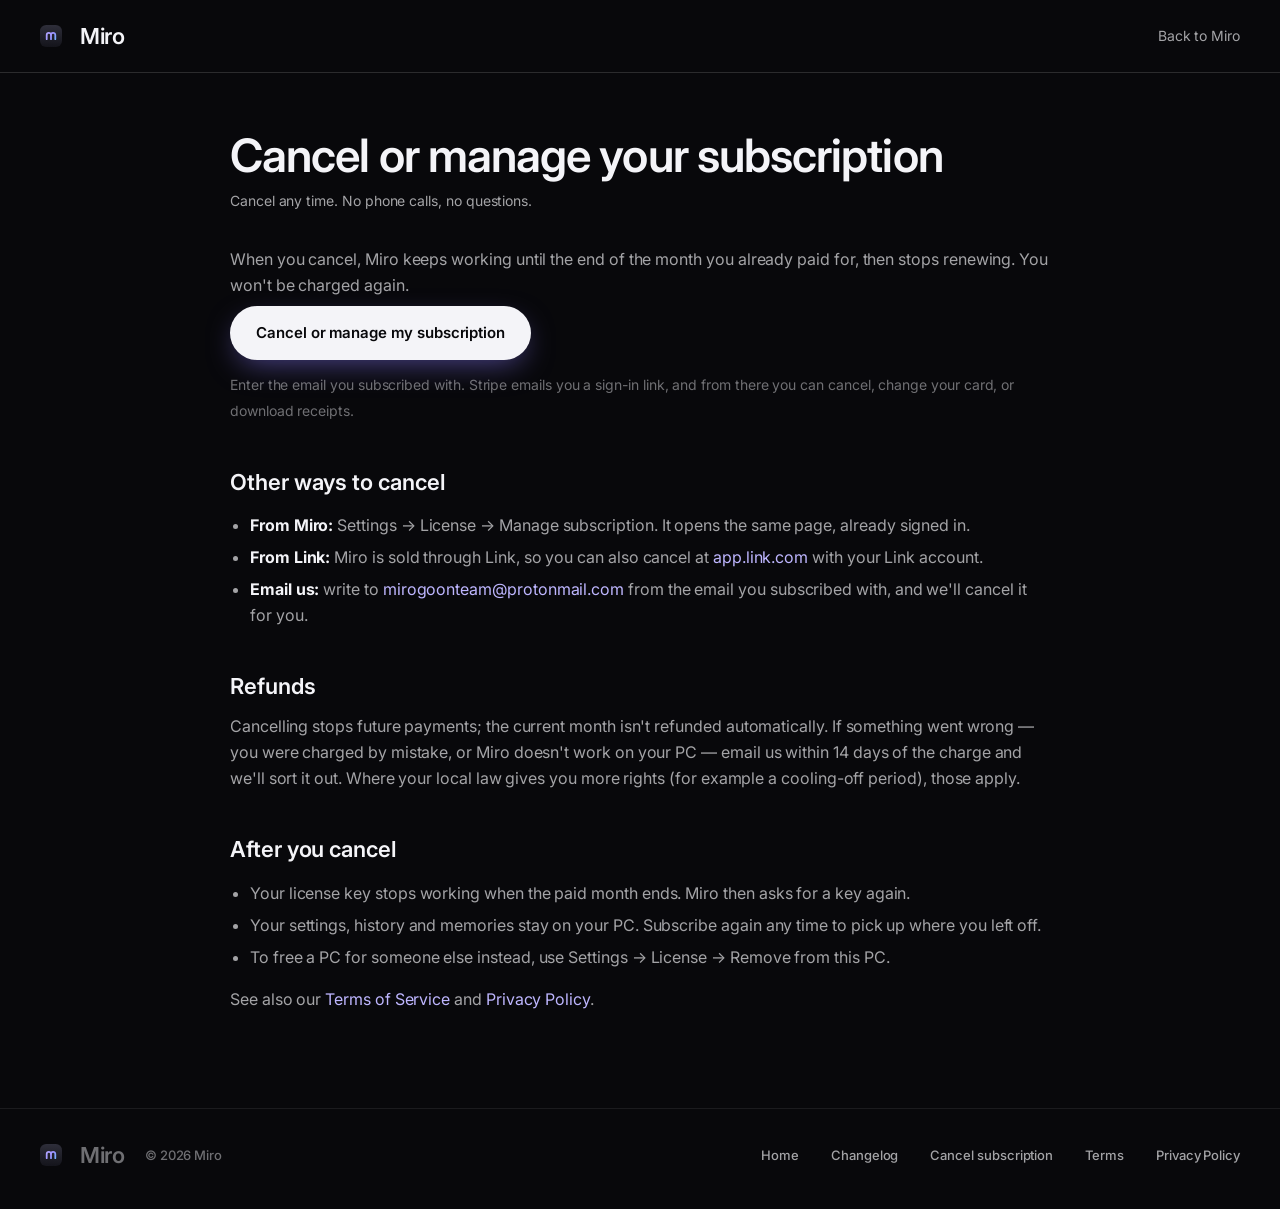
==== cancel.html @ 2ffd9c53 "Website Co-Authored-By: Claude Opus 5.5 <noreply@anthropic.com>" ====
<!doctype html> <html lang="en"> <head> <meta charset="utf-8" /> <meta name="viewport" content="width=device-width, initial-scale=1" /> <title>Cancel or manage your subscription — Miro</title> <meta name="description" content="Cancel your Miro subscription any time, in a couple of clicks. You keep Miro until the end of the month you paid for." /> <meta name="theme-color" content="#08080b" /> <link rel="icon" href="favicon.svg" type="image/svg+xml" /> <link rel="preconnect" href="https://fonts.googleapis.com" /> <link rel="preconnect" href="https://fonts.gstatic.com" crossorigin /> <link href="https://fonts.googleapis.com/css2?family=Inter:wght@400;500;600&family=JetBrains+Mono:wght@500&display=swap" rel="stylesheet" /> <link rel="stylesheet" href="styles.css" /> </head> <body class="legal-page"> <header class="legal-top"> <div class="wrap"> <a class="logo" href="./"><img src="favicon.svg" alt="" width="22" height="22" />Miro</a> <a class="legal-back" href="./">Back to Miro</a> </div> </header> <main class="legal wrap"> <h1>Cancel or manage your subscription</h1> <p class="legal-date">Cancel any time. No phone calls, no questions.</p> <p> When you cancel, Miro keeps working until the end of the month you already paid for, then stops renewing. You won't be charged again. </p> <a class="btn btn-primary cancel-cta" href="https://billing.stripe.com/p/login/7sYaEXa2XfRM6xP7LoaIM00" rel="noopener">Cancel or manage my subscription</a> <p class="dim-note"> Enter the email you subscribed with. Stripe emails you a sign-in link, and from there you can cancel, change your card, or download receipts. </p> <h2>Other ways to cancel</h2> <ul> <li><b>From Miro:</b> Settings → License → Manage subscription. It opens the same page, already signed in.</li> <li><b>From Link:</b> Miro is sold through Link, so you can also cancel at <a href="https://app.link.com" rel="noopener">app.link.com</a> with your Link account.</li> <li><b>Email us:</b> write to <a href="mailto:mirogoonteam@protonmail.com">mirogoonteam@protonmail.com</a> from the email you subscribed with, and we'll cancel it for you.</li> </ul> <h2>Refunds</h2> <p> Cancelling stops future payments; the current month isn't refunded automatically. If something went wrong — you were charged by mistake, or Miro doesn't work on your PC — email us within 14 days of the charge and we'll sort it out. Where your local law gives you more rights (for example a cooling-off period), those apply. </p> <h2>After you cancel</h2> <ul> <li>Your license key stops working when the paid month ends. Miro then asks for a key again.</li> <li>Your settings, history and memories stay on your PC. Subscribe again any time to pick up where you left off.</li> <li>To free a PC for someone else instead, use Settings → License → Remove from this PC.</li> </ul> <p>See also our <a href="terms.html">Terms of Service</a> and <a href="privacy.html">Privacy Policy</a>.</p> </main> <footer class="footer"> <div class="wrap"> <div class="footer-brand"> <a class="logo" href="./"><img src="favicon.svg" alt="" width="22" height="22" />Miro</a> <span>© 2026 Miro</span> </div> <nav class="footer-links" aria-label="Footer"> <a href="./">Home</a><a href="changelog.html">Changelog</a><a href="cancel.html">Cancel subscription</a><a href="terms.html">Terms</a><a href="privacy.html">Privacy Policy</a> </nav> </div> </footer> </body> </html>
---- styles.css ----
:root{--bg: #08080b;--bg-raised: #0d0d11;--card: #121217;--glass: rgb(255 255 255 / .045);--glass-strong: rgb(255 255 255 / .08);--line: rgb(255 255 255 / .08);--line-strong: rgb(255 255 255 / .14);--fg: #f4f4f8;--fg-2: rgb(244 244 248 / .66);--fg-3: rgb(244 244 248 / .44);--violet: #8b7cff;--violet-soft: #beb6ff;--azure: #5c9eff;--ok: #5ed492;--warn: #f5b95a;--bad: #ff7a7a;--r-card: 28px;--r-panel: 24px;--r-control: 12px;--r-chip: 8px;--ease: cubic-bezier(.22, 1, .36, 1);--sans: "Inter", "Segoe UI Variable Text", "Segoe UI", system-ui, sans-serif;--mono: "JetBrains Mono", "Cascadia Code", Consolas, ui-monospace, monospace}*,*:before,*:after{box-sizing:border-box}html{scroll-behavior:smooth;scroll-padding-top:96px;-webkit-text-size-adjust:100%;overflow-x:clip}body{margin:0;background:var(--bg);color:var(--fg);font:400 16px/26px var(--sans);letter-spacing:-.004em;-webkit-font-smoothing:antialiased;overflow-x:hidden}h1,h2,h3,p{margin:0}a{color:inherit;text-decoration:none}:focus-visible{outline:2px solid var(--violet-soft);outline-offset:3px;border-radius:6px}.sprite{position:absolute;width:0;height:0}.i{width:1em;height:1em;flex:none;fill:none;stroke:currentColor;stroke-width:1.8;stroke-linecap:round;stroke-linejoin:round}.glyph{width:1em;height:1em;flex:none;filter:drop-shadow(0 0 5px rgb(139 124 255 / .45))}.wrap{width:min(1200px,100% - 48px);margin-inline:auto}.display-xl{font:600 clamp(42px,6.3vw,80px) / 1.075 var(--sans);letter-spacing:-.032em}.display-l{font:600 clamp(32px,4.2vw,52px) / 1.115 var(--sans);letter-spacing:-.026em}.heading-l{font:600 clamp(24px,2.4vw,30px) / 1.2 var(--sans);letter-spacing:-.02em}.heading-s{font:600 17px/24px var(--sans);letter-spacing:-.008em}.body-l{font:400 clamp(17px,1.5vw,20px) / 1.55 var(--sans);letter-spacing:-.008em;color:var(--fg-2)}.body-m{color:var(--fg-2)}.body-s{font-size:14px;line-height:22px;color:var(--fg-2)}.label-s{font:500 13px/18px var(--sans)}.eyebrow{font:600 12px/16px var(--sans);letter-spacing:.09em;text-transform:uppercase;color:var(--violet-soft)}.grad{background:linear-gradient(90deg,#c9c2ff,var(--violet) 50%,var(--azure));-webkit-background-clip:text;background-clip:text;color:transparent}.mono{font:500 12.5px/18px var(--mono)}.logo{display:inline-flex;align-items:center;gap:10px;font:600 22px/28px var(--sans);letter-spacing:-.014em}.logo .glyph{font-size:28px}.btn{display:inline-flex;align-items:center;justify-content:center;gap:10px;height:54px;padding:0 26px;border-radius:999px;font:600 15px/20px var(--sans);letter-spacing:-.004em;white-space:nowrap;transition:transform .25s var(--ease),background .2s,box-shadow .25s var(--ease)}.btn .i{font-size:18px}.btn:active{transform:scale(.97)}.btn-primary{background:var(--fg);color:var(--bg);box-shadow:0 10px 30px -8px #8b7cff8c}.btn-primary:hover{background:#fff;transform:translateY(-2px);box-shadow:0 16px 40px -8px #8b7cffbf}.btn-secondary{background:var(--glass-strong);box-shadow:inset 0 0 0 1px var(--line-strong)}.btn-secondary:hover{background:#ffffff1f}.btn-secondary:hover .i{transform:translate(3px)}.btn-secondary .i{transition:transform .25s var(--ease)}.btn-m{height:40px;padding:0 18px;font-size:13px}.kbd{display:inline-grid;place-items:center;min-width:30px;height:30px;padding:0 9px;border-radius:var(--r-chip);background:var(--glass-strong);box-shadow:inset 0 0 0 1px var(--line-strong),inset 0 -2px #00000073;font:500 13px/1 var(--sans);color:var(--fg)}.keys{display:flex;gap:6px}.badge{display:inline-flex;align-items:center;gap:8px;padding:7px 14px 7px 12px;border-radius:999px;background:var(--glass);box-shadow:inset 0 0 0 1px var(--line-strong);font:500 13px/18px var(--sans);color:var(--fg-2)}.badge:before{content:"";width:6px;height:6px;border-radius:50%;background:var(--violet);box-shadow:0 0 8px var(--violet)}.tile{display:grid;place-items:center;width:44px;height:44px;border-radius:var(--r-control);background:linear-gradient(135deg,#8b7cff57,#5c9eff24);box-shadow:inset 0 0 0 1px #ffffff1a;font-size:22px}.card{position:relative;overflow:hidden;border-radius:var(--r-panel);background:var(--card);box-shadow:inset 0 0 0 1px var(--line);transition:transform .4s var(--ease),box-shadow .4s var(--ease)}.card:hover{transform:translateY(-3px);box-shadow:inset 0 0 0 1px var(--line-strong),0 24px 60px -30px #8b7cff80}.card>*{position:relative}.card .glow{position:absolute;border-radius:50%;filter:blur(110px);pointer-events:none}.section{padding-bottom:clamp(84px,9vw,130px)}.section-head{display:grid;justify-items:center;gap:18px;margin-bottom:56px;text-align:center}.section-head .body-l{max-width:620px}.aurora{position:absolute;inset:0 0 auto;height:900px;overflow:hidden;pointer-events:none}.aurora i{position:absolute;border-radius:50%;filter:blur(220px)}.aurora i:nth-child(1){left:calc(50% - 490px);top:-210px;width:980px;height:560px;background:#8b7cff57}.aurora i:nth-child(2){left:calc(50% + 40px);top:140px;width:760px;height:480px;background:#5c9eff33}.aurora i:nth-child(3){left:calc(50% - 800px);top:420px;width:620px;height:420px;background:#8b7cff29}.nav{position:sticky;top:0;z-index:50;transition:background .3s,box-shadow .3s,backdrop-filter .3s}.nav.stuck{background:#08080bb8;backdrop-filter:blur(18px) saturate(1.4);box-shadow:0 1px 0 var(--line)}.nav .wrap{display:flex;align-items:center;justify-content:space-between;height:84px}.nav-links{display:flex;align-items:center;gap:36px;font:500 15px/20px var(--sans);color:var(--fg-2)}.nav-links a:not(.btn){transition:color .2s}.nav-links a:not(.btn):hover{color:var(--fg)}.hero{position:relative;padding-top:clamp(40px,5.2vw,76px);text-align:center}.hero-intro{display:grid;justify-items:center;gap:28px}.hero-intro .body-l{max-width:680px}.hero-actions{display:grid;justify-items:center;gap:20px;margin-top:44px}.cta-row{display:flex;flex-wrap:wrap;justify-content:center;gap:14px}.fine{font:500 13px/18px var(--sans);color:var(--fg-3)}.fine span+span:before{content:"\b7";margin:0 10px}.stage{position:relative;margin-top:44px;height:calc(640px * var(--s, 1))}.stage:after{content:"";position:absolute;inset:auto -100vw -160px;height:calc(46% + 160px);background:linear-gradient(rgb(8 8 11 / 0),var(--bg) 62%);pointer-events:none}.desktop{position:absolute;left:50%;top:0;width:1200px;height:640px;transform:translate(-50%) scale(var(--s, 1));transform-origin:top center;overflow:hidden;border-radius:28px;background:linear-gradient(#181824,#0a0a0f);box-shadow:inset 0 0 0 1px #ffffff1a,0 30px 140px -30px #8b7cff66,0 40px 80px -20px #0009;text-align:left}.desktop .wall{position:absolute;border-radius:50%;filter:blur(150px)}.editor{position:absolute;left:80px;top:176px;width:1040px;height:520px;border-radius:14px;background:#0d0d13e6;box-shadow:inset 0 0 0 1px #ffffff14,0 24px 60px -12px #00000080;overflow:hidden}.editor-bar{display:flex;align-items:center;gap:8px;height:41px;padding:0 18px;border-bottom:1px solid rgb(255 255 255 / .06);color:var(--fg-3)}.editor-bar i{width:10px;height:10px;border-radius:50%;opacity:.85}.editor-bar span{margin-left:20px}.code{padding-top:14px}.code div{display:flex;align-items:center;gap:10px;height:26px;padding-left:34px}.code div:before{content:"";width:14px;height:6px;margin-right:14px;border-radius:3px;background:#ffffff1a}.code b{height:8px;border-radius:4px;opacity:.6}.code .err{background:#ff7a7a17;box-shadow:inset 3px 0 0 var(--bad)}.hint{position:absolute;display:flex;align-items:center;gap:8px;padding:7px 8px;border-radius:999px;background:#0d0d11b8;box-shadow:inset 0 0 0 1px #ffffff1a,0 12px 30px -8px #0006;color:var(--fg-2)}.hint.text{padding:10px 16px 10px 14px}.hint .i{font-size:14px;color:var(--violet-soft)}.island{position:absolute;left:340px;top:22px;width:520px;border-radius:var(--r-card);background:#0d0d11f2;backdrop-filter:blur(30px);box-shadow:inset 0 0 0 1px #ffffff1c,0 30px 80px -10px #0009,0 0 70px #8b7cff59;animation:float 7s ease-in-out infinite}@keyframes float{50%{transform:translateY(6px)}}.island-head{display:flex;align-items:center;gap:10px;height:48px;padding:0 12px 0 20px}.island-head .glyph{font-size:17px}.island-head .chip{display:inline-flex;align-items:center;gap:4px;padding:3px 6px;border-radius:6px;background:#ffffff0f;font:500 11px/14px var(--sans);color:var(--fg-3)}.island-head .tools{display:flex;margin-left:auto;color:var(--fg-3)}.island-head .tools .i{width:28px;font-size:15px}.island-body{display:grid;gap:14px;padding:4px 20px 16px;font-size:14px;line-height:22px}.bubble{justify-self:end;padding:7px 12px;border-radius:14px 14px 5px;background:#ffffff12;font-size:14px;line-height:22px;color:#f4f4f8d1}.action{border-radius:14px;background:#ffffff09;box-shadow:inset 0 0 0 1px #ffffff12}.action-row{display:flex;align-items:center;gap:10px;height:42px;padding:0 10px;font:500 13px/18px var(--sans)}.action-row .ico{display:grid;place-items:center;width:24px;height:24px;border-radius:7px;background:#ffffff0f;font-size:13px;color:var(--fg-2)}.action-row .ok{display:grid;place-items:center;width:20px;height:20px;margin-left:auto;border-radius:50%;background:#5ed49229;color:var(--ok);font-size:11px}.action-row .ask{margin-left:auto;font:600 10.5px/16px var(--sans);letter-spacing:.04em;color:var(--fg-3)}.action.warn{background:#f5b95a12;box-shadow:inset 0 0 0 1px #f5b95a3d}.action.warn .ico{background:#f5b95a24;color:var(--warn)}.action.violet{background:#8b7cff14;box-shadow:inset 0 0 0 1px #8b7cff4d}.action.violet .ico{background:#8b7cff2e;color:var(--violet-soft)}.action pre{margin:0 10px 10px;padding:8px 10px;border-radius:9px;background:#0000004d;color:#f4f4f8d9}.action-btns{display:flex;align-items:center;gap:8px;padding:0 10px 10px;font:500 13px/18px var(--sans)}.action-btns .note{display:flex;align-items:center;gap:6px;margin-right:auto;color:#f5b95ae6}.action-btns .ask{margin-right:auto;font:600 10.5px/16px var(--sans);letter-spacing:.04em;color:var(--fg-3)}.mini-btn{display:inline-flex;align-items:center;gap:4px;height:28px;padding:0 10px;border-radius:8px;background:#ffffff0f;color:var(--fg-2)}.mini-btn .i{font-size:12px}.mini-btn.run{padding:0 12px;background:var(--fg);color:var(--bg);font-weight:600}.composer{display:flex;align-items:center;height:48px;margin:0 8px 8px;padding:0 6px 0 16px;border-radius:20px;background:#ffffff0b;box-shadow:inset 0 0 0 1px #ffffff0f;font-size:14px;color:#f4f4f84d}.composer .tools{display:flex;margin-left:auto;color:var(--fg-3)}.composer .tools .i{width:30px;font-size:16px}.states{position:relative;padding:8px 0 clamp(84px,9vw,120px);text-align:center}.states .eyebrow{color:var(--fg-3)}.pills{display:flex;flex-wrap:wrap;justify-content:center;gap:22px;margin-top:32px}.state{display:grid;justify-items:center;gap:14px;font:500 13px/18px var(--sans);color:var(--fg-3)}.pill{display:flex;align-items:center;gap:8px;height:46px;padding:0 20px 0 18px;border-radius:999px;background:#0e0e13;box-shadow:inset 0 0 0 1px #ffffff1c,0 14px 30px -10px #00000080;font:500 15px/20px var(--sans);color:var(--fg-2);transition:transform .3s var(--ease),box-shadow .3s var(--ease)}.pill:hover{transform:translateY(-3px);box-shadow:inset 0 0 0 1px #ffffff2e,0 18px 40px -12px #8b7cff8c}.pill .glyph{font-size:16px}.pill b{font-weight:600;color:var(--fg);font-variant-numeric:tabular-nums}.pill .dim{color:var(--fg-3);font-variant-numeric:tabular-nums}.pill .mic{display:grid;place-items:center;width:28px;height:28px;margin-left:-9px;border-radius:50%;background:#8b7cff40;color:var(--violet-soft);font-size:14px}.pill .timer{font-size:15px;color:var(--violet-soft)}.shimmer{background:linear-gradient(90deg,#f4f4f873 30%,#fff,#f4f4f873 70%) 0 0 / 220% 100%;-webkit-background-clip:text;background-clip:text;color:transparent;animation:shimmer 2.4s linear infinite}@keyframes shimmer{to{background-position:-220% 0}}.rec{width:8px;height:8px;border-radius:50%;background:var(--bad);animation:rec 1.8s ease-out infinite}@keyframes rec{0%{box-shadow:0 0 #ff7a7a99}70%,to{box-shadow:0 0 0 7px #ff7a7a00}}.stop{display:grid;place-items:center;width:24px;height:24px;margin-right:-10px;border-radius:50%;background:#ffffff17}.stop:after{content:"";width:8px;height:8px;border-radius:2px;background:#f4f4f8cc}.wave{display:flex;align-items:center;gap:3px}.wave i{width:3px;height:calc(var(--h) * 1px);border-radius:2px;background:linear-gradient(var(--violet-soft),var(--azure));animation:wave 1.1s ease-in-out infinite alternate;animation-delay:calc(var(--n) * -.09s)}.wave.big{gap:4px}.wave.big i{width:4px}@keyframes wave{0%{transform:scaleY(.35)}}.bento{display:grid;grid-template-columns:repeat(12,1fr);gap:20px}.bento>.card{padding:36px}.f-screen{grid-column:span 7;display:flex;gap:28px;min-height:392px}.f-voice{grid-column:span 5}.f-web{grid-column:span 5;min-height:392px}.f-pc{grid-column:span 7;display:flex;gap:32px}.f-small{grid-column:span 3;padding:28px!important}.f-col{display:flex;flex-direction:column;align-items:flex-start;gap:22px;height:100%}.f-screen .f-col,.f-pc .f-col{flex:0 0 286px}.f-copy{display:grid;gap:10px}.f-col .push{margin-top:auto}.f-small .f-copy{gap:8px}.mini-screen{position:relative;flex:1;min-width:0;min-height:320px;border-radius:18px;background:#0a0a0f;box-shadow:inset 0 0 0 1px #ffffff14;overflow:hidden}.mini-screen .l{position:absolute;left:24px;max-width:calc(100% - 48px);height:8px;border-radius:4px;background:#f4f4f829}.chart{position:absolute;left:36px;top:130px;right:38px;display:flex;align-items:flex-end;gap:10px;height:120px;padding-left:8px;border-bottom:1px solid rgb(255 255 255 / .14)}.chart i{flex:0 1 22px;height:calc(var(--h) * 1px);border-radius:5px 5px 0 0;background:linear-gradient(#8b7cfff2,#5c9eff8c);transform-origin:bottom;animation:grow .9s var(--ease) both;animation-delay:calc(var(--n) * .07s + .2s);animation-play-state:paused}.in .chart i{animation-play-state:running}@keyframes grow{0%{transform:scaleY(0)}}.snip{position:absolute;left:26px;right:24px;top:114px;height:150px;border:1.5px dashed var(--violet-soft);border-radius:6px;background:#8b7cff1a}.snip:before,.snip:after{content:"";position:absolute;inset:-5px;background:linear-gradient(var(--fg),var(--fg)) 0 0 / 8px 8px no-repeat,linear-gradient(var(--fg),var(--fg)) 100% 0 / 8px 8px no-repeat,linear-gradient(var(--fg),var(--fg)) 0 100% / 8px 8px no-repeat,linear-gradient(var(--fg),var(--fg)) 100% 100% / 8px 8px no-repeat}.snip:after{display:none}.snip-tag{position:absolute;right:12px;top:96px;display:flex;align-items:center;gap:6px;padding:5px 10px;border-radius:8px;background:var(--violet);box-shadow:0 6px 18px -4px #8b7cff99;font:600 12px/18px var(--sans);color:var(--bg);white-space:nowrap}.voice-line{display:flex;align-items:center;gap:14px}.quote{padding:9px 14px;border-radius:14px;background:#ffffff12;box-shadow:inset 0 0 0 1px #ffffff14;font-size:14px;line-height:22px;color:#f4f4f8d9}.search{display:grid;gap:12px;width:100%}.query{display:flex;align-items:center;gap:10px;height:44px;padding:0 14px;border-radius:var(--r-control);background:#ffffff0d;box-shadow:inset 0 0 0 1px #ffffff17;font-size:14px}.query .i{font-size:15px;color:var(--fg-3)}.caret:after{content:"";display:inline-block;width:1.5px;height:16px;margin-left:2px;vertical-align:-3px;background:var(--violet-soft);animation:blink 1.1s steps(2) infinite}@keyframes blink{50%{opacity:0}}.sources{display:flex;flex-wrap:wrap;align-items:center;gap:8px;font:500 13px/18px var(--sans);color:var(--fg-2)}.sources span:first-child{margin-right:auto}.source{display:inline-flex;align-items:center;gap:5px;padding:4px 9px 4px 7px;border-radius:999px;background:#ffffff0f;box-shadow:inset 0 0 0 1px #ffffff14;font-size:12px}.source .i{font-size:11px;color:var(--violet-soft)}.actions{flex:1;min-width:0;display:flex;flex-direction:column;justify-content:center;gap:10px}.stealth .wrap{display:grid;grid-template-columns:minmax(0,480px) minmax(0,1fr);align-items:center;gap:64px}.stealth-copy{display:grid;gap:26px}.bullets{display:grid;gap:14px;margin:0;padding:0;list-style:none;color:var(--fg)}.bullets li{display:flex;align-items:center;gap:12px}.bullets .i{width:22px;height:22px;padding:5px;border-radius:50%;background:#8b7cff33;color:var(--violet-soft);stroke-width:2.4}.compare{display:grid;grid-template-columns:1fr 1fr;gap:20px;padding:28px}.compare h3{display:flex;align-items:center;gap:8px;height:24px;margin-bottom:14px;font:500 15px/20px var(--sans)}.sharing{display:inline-flex;align-items:center;gap:6px;padding:3px 9px 3px 7px;border-radius:999px;background:#ff7a7a1f;box-shadow:inset 0 0 0 1px #ff7a7a40;font-size:11.5px;color:var(--bad)}.sharing:before{content:"";width:6px;height:6px;border-radius:50%;background:var(--bad)}.screen{position:relative;height:240px;border-radius:14px;background:#0a0a0f;box-shadow:inset 0 0 0 1px #ffffff17;overflow:hidden}.screen:before{content:"";position:absolute;inset:0 0 auto;height:28px;border-bottom:1px solid rgb(255 255 255 / .06);background:radial-gradient(circle 3px at 15px 14px,rgb(255 255 255 / .18) 98%,transparent),radial-gradient(circle 3px at 26px 14px,rgb(255 255 255 / .18) 98%,transparent),radial-gradient(circle 3px at 37px 14px,rgb(255 255 255 / .18) 98%,transparent)}.screen .l{position:absolute;left:18px;height:6px;border-radius:3px;background:#f4f4f821}.screen .blk{position:absolute;inset:166px 18px auto;height:52px;border-radius:8px;background:#ffffff0a}.mini-island{position:absolute;left:50%;top:8px;display:grid;gap:7px;width:190px;margin-left:-95px;padding:9px 12px 11px;border-radius:14px;background:#0e0e13f7;box-shadow:inset 0 0 0 1px #ffffff24,0 0 26px #8b7cff80,0 10px 20px -6px #0009;font:600 10px/12px var(--sans);animation:float 5s ease-in-out infinite}.mini-island span{display:flex;align-items:center;gap:5px}.mini-island .glyph{font-size:10px}.mini-island i{height:5px;border-radius:3px;background:#f4f4f83d}.grid-3{display:grid;grid-template-columns:repeat(3,1fr);gap:20px}.shortcut{display:grid;gap:18px;padding:24px}.shortcut .f-copy{gap:4px}.privacy .card{display:grid;align-content:start;gap:22px;padding:28px}.privacy .f-copy{gap:8px}.plan{display:grid;grid-template-columns:minmax(0,420px) minmax(0,1fr);gap:56px;padding:48px;border-radius:var(--r-card);box-shadow:inset 0 0 0 1px #8b7cff59,0 30px 90px -40px #8b7cff99}.plan:hover{transform:none;box-shadow:inset 0 0 0 1px #8b7cff80,0 30px 90px -36px #8b7cffbf}.plan-buy{display:grid;justify-items:start;align-content:start;gap:20px}.price{display:flex;align-items:baseline;gap:10px;color:var(--fg-2);font:500 20px/1 var(--sans)}.price b{font:600 clamp(56px,6vw,76px) / 1 var(--sans);letter-spacing:-.04em;color:var(--fg)}.plan-list{display:grid;align-content:center;gap:16px;margin:0;padding:0 0 0 48px;border-left:1px solid var(--line);list-style:none;color:var(--fg)}.plan-list li{display:flex;align-items:flex-start;gap:12px}.plan-list .i{width:22px;height:22px;margin-top:2px;padding:5px;border-radius:50%;background:#8b7cff33;color:var(--violet-soft);stroke-width:2.4}.steps{display:grid;grid-template-columns:repeat(3,1fr);gap:20px;margin:20px 0 0;padding:0;list-style:none}.steps .card{display:flex;align-items:flex-start;gap:16px;padding:24px}.steps .f-copy{gap:4px}.step-n{display:grid;place-items:center;flex:none;width:32px;height:32px;border-radius:50%;background:linear-gradient(135deg,#8b7cff57,#5c9eff24);box-shadow:inset 0 0 0 1px #ffffff1a;font:600 14px/1 var(--sans)}.cta{padding-bottom:96px}.cta-card{position:relative;display:grid;justify-items:center;gap:28px;padding:80px 32px 72px;border-radius:36px;background:linear-gradient(#17172a,#0c0c12);box-shadow:inset 0 0 0 1px #ffffff1a;overflow:hidden;text-align:center}.cta-card>*{position:relative}.cta-card .glow{position:absolute;border-radius:50%;filter:blur(160px);pointer-events:none}.app-tile{display:grid;place-items:center;width:72px;height:72px;border-radius:20px;background:linear-gradient(#2e2e3a,#14141b);box-shadow:inset 0 0 0 1px #ffffff1f,0 0 40px -6px #8b7cff99,0 12px 28px -8px #0009;font-size:44px}.cta-copy{display:grid;gap:16px}.footer{border-top:1px solid var(--line)}.footer .wrap{display:flex;flex-wrap:wrap;align-items:center;justify-content:space-between;gap:20px;padding:32px 0 40px}.footer-brand{display:flex;align-items:center;gap:20px;font:500 13px/18px var(--sans);color:var(--fg-3)}.footer-links{display:flex;flex-wrap:wrap;gap:32px;font:500 13px/18px var(--sans);color:var(--fg-2)}.footer-links a:hover{color:var(--fg)}.reveal{opacity:0;transform:translateY(22px);transition:opacity .8s var(--ease),transform .8s var(--ease);transition-delay:calc(var(--d, 0) * 80ms)}.reveal.in{opacity:1;transform:none}@media (max-width: 1020px){.f-screen,.f-voice,.f-web,.f-pc{grid-column:span 12}.f-small{grid-column:span 6}.f-voice,.f-web{min-height:0}.f-voice .f-col,.f-web .f-col{gap:22px}.f-voice .push,.f-web .push{margin-top:12px}.stealth .wrap{grid-template-columns:1fr;gap:40px}.plan{grid-template-columns:1fr;gap:36px;padding:36px}.plan-list{padding:36px 0 0;border-left:0;border-top:1px solid var(--line)}.grid-3{grid-template-columns:repeat(2,1fr)}}@media (max-width: 720px){.nav-links a:not(.btn){display:none}.display-xl br{display:none}.nav .wrap{height:68px}.f-screen,.f-pc{flex-direction:column}.f-screen .f-col,.f-pc .f-col{flex:none;height:auto}.bento>.card{padding:26px}.f-small{grid-column:span 12}.grid-3,.compare,.steps{grid-template-columns:1fr}.plan{padding:28px}.voice-line{flex-wrap:wrap}.fine span{display:block}.fine span+span:before{content:none}.pills{gap:16px 12px}}@media (prefers-reduced-motion: reduce){html{scroll-behavior:auto}*,*:before,*:after{animation:none!important;transition:none!important}.reveal{opacity:1;transform:none}}.dl-dialog{width:min(460px,calc(100vw - 32px));padding:28px;border:0;border-radius:22px;color:var(--fg);background:#121218;box-shadow:inset 0 0 0 1px var(--line-strong),0 40px 120px -20px #000000e6}.dl-dialog::backdrop{background:#040408b3;backdrop-filter:blur(6px)}.dl-dialog h2{margin:0 0 8px}.dl-dialog p{margin:0;color:var(--fg-2)}.dl-dialog input{width:100%;box-sizing:border-box;height:48px;margin:18px 0 8px;padding:0 14px;border:0;border-radius:12px;outline:none;color:var(--fg);background:#0006;box-shadow:inset 0 0 0 1px var(--line-strong);font:500 14px/1 JetBrains Mono,ui-monospace,monospace}.dl-dialog input:focus{box-shadow:inset 0 0 0 1.5px #8b7cffe6}.dl-msg{min-height:20px;font-size:13px}.dl-msg.ok{color:#5ed492}.dl-msg.bad{color:#ff7a7a}.dl-row{display:flex;justify-content:flex-end;gap:10px;margin-top:14px}.dl-row .btn:disabled{opacity:.5;cursor:wait}.dl-fine{margin-top:16px!important;font-size:13px}.dl-fine a{color:#beb6ff}.legal-top{padding:22px 0;border-bottom:1px solid var(--line-strong)}.legal-top .wrap{display:flex;align-items:center;justify-content:space-between}.legal-top .logo img,.legal-page .footer .logo img{margin-right:8px;vertical-align:-4px}.legal-back{color:var(--fg-2);font-size:14px}.legal-back:hover{color:var(--fg)}.legal{max-width:820px;padding-top:56px;padding-bottom:96px}.legal h1{margin:0 0 6px;font:600 clamp(32px,4.2vw,46px) / 1.15 var(--sans);letter-spacing:-.02em}.legal-date{margin:0 0 32px;color:var(--fg-3);font-size:14px}.legal h2{margin:44px 0 12px;font:600 22px/1.3 var(--sans)}.legal p,.legal li{color:var(--fg-2)}.legal b{color:var(--fg)}.legal ul{padding-left:20px}.legal li{margin:6px 0}.legal a{color:#beb6ff}.legal code{font:500 13px/1 JetBrains Mono,ui-monospace,monospace;color:var(--fg);background:#ffffff0f;padding:2px 6px;border-radius:6px}.legal-table{overflow-x:auto;margin:16px 0;border-radius:14px;box-shadow:inset 0 0 0 1px var(--line-strong)}.legal table{width:100%;min-width:560px;border-collapse:collapse;font-size:14px;line-height:1.5}.legal th,.legal td{padding:12px 14px;text-align:left;vertical-align:top;border-bottom:1px solid rgb(255 255 255 / .06);color:var(--fg-2)}.legal th{color:var(--fg);font-weight:600;background:#ffffff08}.legal tr:last-child td{border-bottom:0}.legal td:first-child{color:var(--fg);font-weight:500}.cancel-cta{margin:8px 0 12px}.dim-note{color:var(--fg-3)!important;font-size:14px}.plan-buy .agree{margin:12px 0 0;font-size:12.5px;color:var(--fg-3)}.plan-buy .agree a,.plan-buy .body-m a,.cta .fine a{color:inherit;text-decoration:underline;text-underline-offset:2px}.legal a.btn-primary{color:var(--bg);text-decoration:none}.release{padding:4px 0 8px;border-bottom:1px solid var(--line-strong)}.release:last-of-type{border-bottom:0}.release h2 span{margin-left:10px;font:500 14px/1 var(--sans);color:var(--fg-3)}.devices{position:relative;height:560px;max-width:980px;margin:40px auto 0}.devices img{position:absolute;height:auto;filter:drop-shadow(0 30px 40px rgb(0 0 0 / .5))}.dev-mac{width:72%;left:14%;top:0}.dev-ipad{width:26%;right:0;top:150px;transform:rotate(4deg)}.dev-iphone{width:18%;left:4%;top:170px;transform:rotate(-5deg)}.dev-android{width:17%;left:41.5%;top:205px}.devices-cta{text-align:center;margin-top:28px}@media (max-width: 720px){.devices{height:330px}.dev-mac{width:90%;left:5%}.dev-ipad{top:120px;width:30%}.dev-iphone{top:130px;width:22%}.dev-android{top:160px;width:21%;left:39.5%}}.faq{display:grid;gap:12px;max-width:760px;margin:32px auto 0}.faq details{padding:18px 22px}.faq summary{cursor:pointer;list-style:none;display:flex;justify-content:space-between;gap:16px}.faq summary::-webkit-details-marker{display:none}.faq summary:after{content:"+";opacity:.6;transition:transform .2s}.faq details[open] summary:after{transform:rotate(45deg)}.faq details p{margin-top:10px;opacity:.8}.devices-cta .btn{margin:4px}.devices-note{text-align:center;margin-top:10px;font-size:13px;opacity:.6}
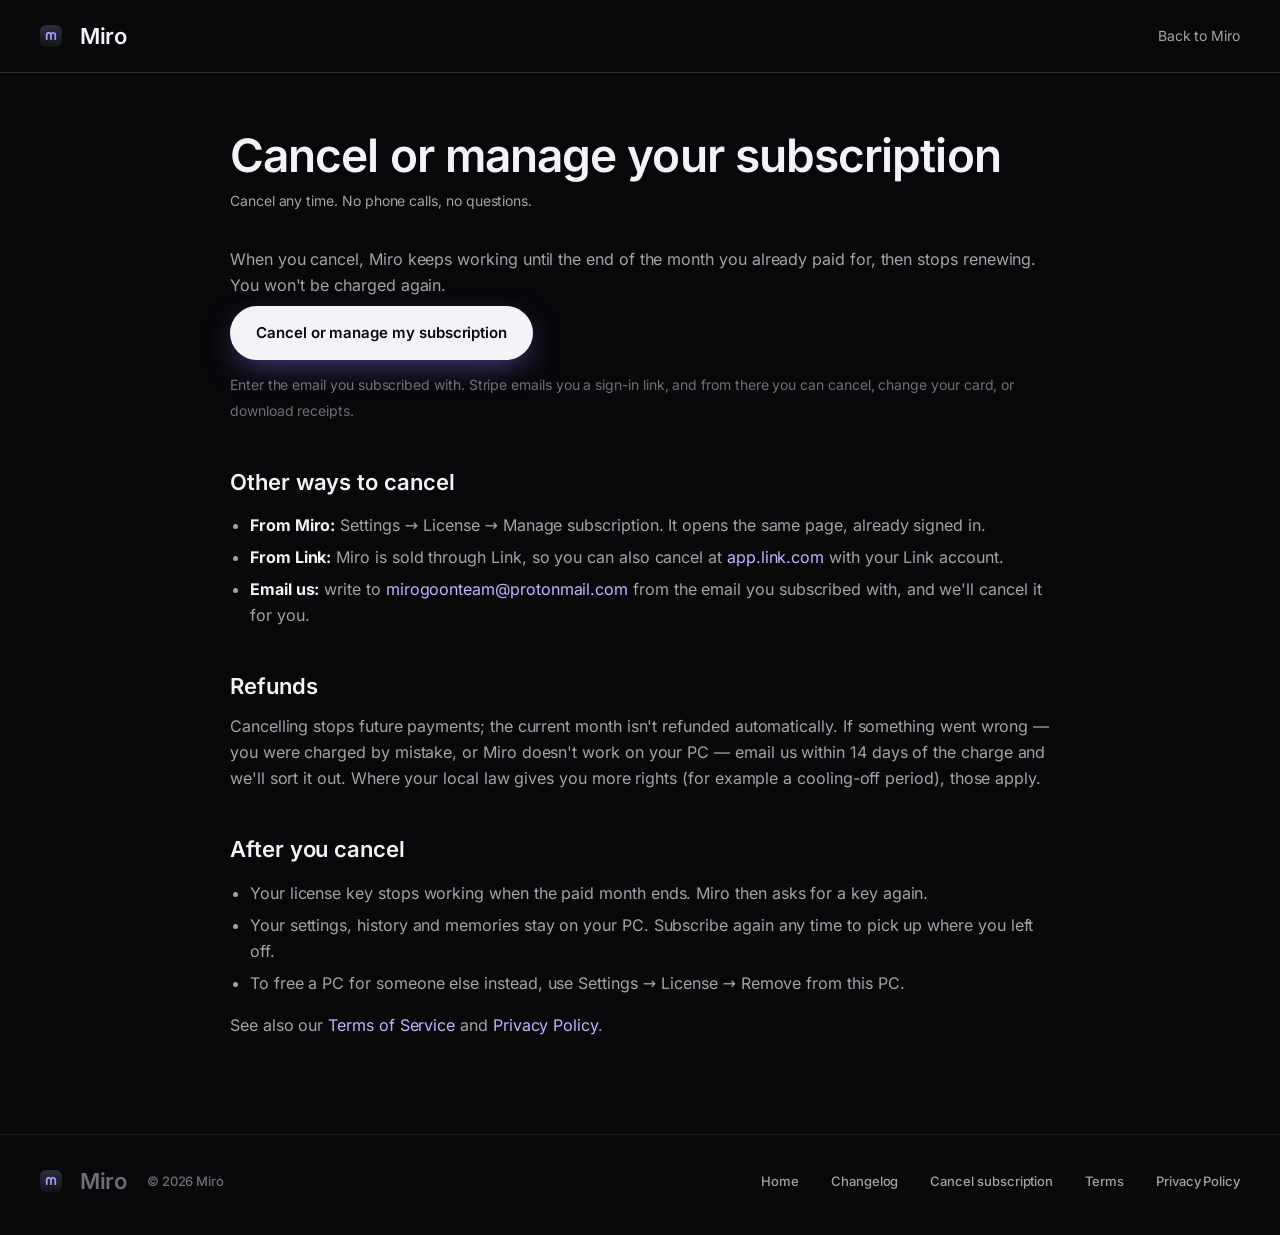
==== commit f409f39e: "Website Co-Authored-By: Claude Opus 5.5 <noreply@anthropic.com>" ====
--- a/cancel.html
+++ b/cancel.html
@@ -1 +1 @@
-<!doctype html> <html lang="en"> <head> <meta charset="utf-8" /> <meta name="viewport" content="width=device-width, initial-scale=1" /> <title>Cancel or manage your subscription — Miro</title> <meta name="description" content="Cancel your Miro subscription any time, in a couple of clicks. You keep Miro until the end of the month you paid for." /> <meta name="theme-color" content="#08080b" /> <link rel="icon" href="favicon.svg" type="image/svg+xml" /> <link rel="preconnect" href="https://fonts.googleapis.com" /> <link rel="preconnect" href="https://fonts.gstatic.com" crossorigin /> <link href="https://fonts.googleapis.com/css2?family=Inter:wght@400;500;600&family=JetBrains+Mono:wght@500&display=swap" rel="stylesheet" /> <link rel="stylesheet" href="styles.css" /> </head> <body class="legal-page"> <header class="legal-top"> <div class="wrap"> <a class="logo" href="./"><img src="favicon.svg" alt="" width="22" height="22" />Miro</a> <a class="legal-back" href="./">Back to Miro</a> </div> </header> <main class="legal wrap"> <h1>Cancel or manage your subscription</h1> <p class="legal-date">Cancel any time. No phone calls, no questions.</p> <p> When you cancel, Miro keeps working until the end of the month you already paid for, then stops renewing. You won't be charged again. </p> <a class="btn btn-primary cancel-cta" href="https://billing.stripe.com/p/login/7sYaEXa2XfRM6xP7LoaIM00" rel="noopener">Cancel or manage my subscription</a> <p class="dim-note"> Enter the email you subscribed with. Stripe emails you a sign-in link, and from there you can cancel, change your card, or download receipts. </p> <h2>Other ways to cancel</h2> <ul> <li><b>From Miro:</b> Settings → License → Manage subscription. It opens the same page, already signed in.</li> <li><b>From Link:</b> Miro is sold through Link, so you can also cancel at <a href="https://app.link.com" rel="noopener">app.link.com</a> with your Link account.</li> <li><b>Email us:</b> write to <a href="mailto:mirogoonteam@protonmail.com">mirogoonteam@protonmail.com</a> from the email you subscribed with, and we'll cancel it for you.</li> </ul> <h2>Refunds</h2> <p> Cancelling stops future payments; the current month isn't refunded automatically. If something went wrong — you were charged by mistake, or Miro doesn't work on your PC — email us within 14 days of the charge and we'll sort it out. Where your local law gives you more rights (for example a cooling-off period), those apply. </p> <h2>After you cancel</h2> <ul> <li>Your license key stops working when the paid month ends. Miro then asks for a key again.</li> <li>Your settings, history and memories stay on your PC. Subscribe again any time to pick up where you left off.</li> <li>To free a PC for someone else instead, use Settings → License → Remove from this PC.</li> </ul> <p>See also our <a href="terms.html">Terms of Service</a> and <a href="privacy.html">Privacy Policy</a>.</p> </main> <footer class="footer"> <div class="wrap"> <div class="footer-brand"> <a class="logo" href="./"><img src="favicon.svg" alt="" width="22" height="22" />Miro</a> <span>© 2026 Miro</span> </div> <nav class="footer-links" aria-label="Footer"> <a href="./">Home</a><a href="changelog.html">Changelog</a><a href="cancel.html">Cancel subscription</a><a href="terms.html">Terms</a><a href="privacy.html">Privacy Policy</a> </nav> </div> </footer> </body> </html>+<!doctype html> <html lang="en"> <head> <meta charset="utf-8" /> <meta name="viewport" content="width=device-width, initial-scale=1" /> <title>Cancel or manage your subscription — Miro</title> <meta name="description" content="Cancel your Miro subscription any time, in a couple of clicks. You keep Miro until the end of the month you paid for." /> <meta name="theme-color" content="#08080b" /> <link rel="icon" href="favicon.svg" type="image/svg+xml" /> <link rel="preload" href="fonts/inter.woff2" as="font" type="font/woff2" crossorigin /> <link rel="stylesheet" href="styles.css" /> </head> <body class="legal-page"> <header class="legal-top"> <div class="wrap"> <a class="logo" href="./"><img src="favicon.svg" alt="" width="22" height="22" />Miro</a> <a class="legal-back" href="./">Back to Miro</a> </div> </header> <main class="legal wrap"> <h1>Cancel or manage your subscription</h1> <p class="legal-date">Cancel any time. No phone calls, no questions.</p> <p> When you cancel, Miro keeps working until the end of the month you already paid for, then stops renewing. You won't be charged again. </p> <a class="btn btn-primary cancel-cta" href="https://billing.stripe.com/p/login/7sYaEXa2XfRM6xP7LoaIM00" rel="noopener">Cancel or manage my subscription</a> <p class="dim-note"> Enter the email you subscribed with. Stripe emails you a sign-in link, and from there you can cancel, change your card, or download receipts. </p> <h2>Other ways to cancel</h2> <ul> <li><b>From Miro:</b> Settings → License → Manage subscription. It opens the same page, already signed in.</li> <li><b>From Link:</b> Miro is sold through Link, so you can also cancel at <a href="https://app.link.com" rel="noopener">app.link.com</a> with your Link account.</li> <li><b>Email us:</b> write to <a href="mailto:mirogoonteam@protonmail.com">mirogoonteam@protonmail.com</a> from the email you subscribed with, and we'll cancel it for you.</li> </ul> <h2>Refunds</h2> <p> Cancelling stops future payments; the current month isn't refunded automatically. If something went wrong — you were charged by mistake, or Miro doesn't work on your PC — email us within 14 days of the charge and we'll sort it out. Where your local law gives you more rights (for example a cooling-off period), those apply. </p> <h2>After you cancel</h2> <ul> <li>Your license key stops working when the paid month ends. Miro then asks for a key again.</li> <li>Your settings, history and memories stay on your PC. Subscribe again any time to pick up where you left off.</li> <li>To free a PC for someone else instead, use Settings → License → Remove from this PC.</li> </ul> <p>See also our <a href="terms.html">Terms of Service</a> and <a href="privacy.html">Privacy Policy</a>.</p> </main> <footer class="footer"> <div class="wrap"> <div class="footer-brand"> <a class="logo" href="./"><img src="favicon.svg" alt="" width="22" height="22" />Miro</a> <span>© 2026 Miro</span> </div> <nav class="footer-links" aria-label="Footer"> <a href="./">Home</a><a href="changelog.html">Changelog</a><a href="cancel.html">Cancel subscription</a><a href="terms.html">Terms</a><a href="privacy.html">Privacy Policy</a> </nav> </div> </footer> </body> </html>
--- a/styles.css
+++ b/styles.css
@@ -1 +1 @@
-:root{--bg: #08080b;--bg-raised: #0d0d11;--card: #121217;--glass: rgb(255 255 255 / .045);--glass-strong: rgb(255 255 255 / .08);--line: rgb(255 255 255 / .08);--line-strong: rgb(255 255 255 / .14);--fg: #f4f4f8;--fg-2: rgb(244 244 248 / .66);--fg-3: rgb(244 244 248 / .44);--violet: #8b7cff;--violet-soft: #beb6ff;--azure: #5c9eff;--ok: #5ed492;--warn: #f5b95a;--bad: #ff7a7a;--r-card: 28px;--r-panel: 24px;--r-control: 12px;--r-chip: 8px;--ease: cubic-bezier(.22, 1, .36, 1);--sans: "Inter", "Segoe UI Variable Text", "Segoe UI", system-ui, sans-serif;--mono: "JetBrains Mono", "Cascadia Code", Consolas, ui-monospace, monospace}*,*:before,*:after{box-sizing:border-box}html{scroll-behavior:smooth;scroll-padding-top:96px;-webkit-text-size-adjust:100%;overflow-x:clip}body{margin:0;background:var(--bg);color:var(--fg);font:400 16px/26px var(--sans);letter-spacing:-.004em;-webkit-font-smoothing:antialiased;overflow-x:hidden}h1,h2,h3,p{margin:0}a{color:inherit;text-decoration:none}:focus-visible{outline:2px solid var(--violet-soft);outline-offset:3px;border-radius:6px}.sprite{position:absolute;width:0;height:0}.i{width:1em;height:1em;flex:none;fill:none;stroke:currentColor;stroke-width:1.8;stroke-linecap:round;stroke-linejoin:round}.glyph{width:1em;height:1em;flex:none;filter:drop-shadow(0 0 5px rgb(139 124 255 / .45))}.wrap{width:min(1200px,100% - 48px);margin-inline:auto}.display-xl{font:600 clamp(42px,6.3vw,80px) / 1.075 var(--sans);letter-spacing:-.032em}.display-l{font:600 clamp(32px,4.2vw,52px) / 1.115 var(--sans);letter-spacing:-.026em}.heading-l{font:600 clamp(24px,2.4vw,30px) / 1.2 var(--sans);letter-spacing:-.02em}.heading-s{font:600 17px/24px var(--sans);letter-spacing:-.008em}.body-l{font:400 clamp(17px,1.5vw,20px) / 1.55 var(--sans);letter-spacing:-.008em;color:var(--fg-2)}.body-m{color:var(--fg-2)}.body-s{font-size:14px;line-height:22px;color:var(--fg-2)}.label-s{font:500 13px/18px var(--sans)}.eyebrow{font:600 12px/16px var(--sans);letter-spacing:.09em;text-transform:uppercase;color:var(--violet-soft)}.grad{background:linear-gradient(90deg,#c9c2ff,var(--violet) 50%,var(--azure));-webkit-background-clip:text;background-clip:text;color:transparent}.mono{font:500 12.5px/18px var(--mono)}.logo{display:inline-flex;align-items:center;gap:10px;font:600 22px/28px var(--sans);letter-spacing:-.014em}.logo .glyph{font-size:28px}.btn{display:inline-flex;align-items:center;justify-content:center;gap:10px;height:54px;padding:0 26px;border-radius:999px;font:600 15px/20px var(--sans);letter-spacing:-.004em;white-space:nowrap;transition:transform .25s var(--ease),background .2s,box-shadow .25s var(--ease)}.btn .i{font-size:18px}.btn:active{transform:scale(.97)}.btn-primary{background:var(--fg);color:var(--bg);box-shadow:0 10px 30px -8px #8b7cff8c}.btn-primary:hover{background:#fff;transform:translateY(-2px);box-shadow:0 16px 40px -8px #8b7cffbf}.btn-secondary{background:var(--glass-strong);box-shadow:inset 0 0 0 1px var(--line-strong)}.btn-secondary:hover{background:#ffffff1f}.btn-secondary:hover .i{transform:translate(3px)}.btn-secondary .i{transition:transform .25s var(--ease)}.btn-m{height:40px;padding:0 18px;font-size:13px}.kbd{display:inline-grid;place-items:center;min-width:30px;height:30px;padding:0 9px;border-radius:var(--r-chip);background:var(--glass-strong);box-shadow:inset 0 0 0 1px var(--line-strong),inset 0 -2px #00000073;font:500 13px/1 var(--sans);color:var(--fg)}.keys{display:flex;gap:6px}.badge{display:inline-flex;align-items:center;gap:8px;padding:7px 14px 7px 12px;border-radius:999px;background:var(--glass);box-shadow:inset 0 0 0 1px var(--line-strong);font:500 13px/18px var(--sans);color:var(--fg-2)}.badge:before{content:"";width:6px;height:6px;border-radius:50%;background:var(--violet);box-shadow:0 0 8px var(--violet)}.tile{display:grid;place-items:center;width:44px;height:44px;border-radius:var(--r-control);background:linear-gradient(135deg,#8b7cff57,#5c9eff24);box-shadow:inset 0 0 0 1px #ffffff1a;font-size:22px}.card{position:relative;overflow:hidden;border-radius:var(--r-panel);background:var(--card);box-shadow:inset 0 0 0 1px var(--line);transition:transform .4s var(--ease),box-shadow .4s var(--ease)}.card:hover{transform:translateY(-3px);box-shadow:inset 0 0 0 1px var(--line-strong),0 24px 60px -30px #8b7cff80}.card>*{position:relative}.card .glow{position:absolute;border-radius:50%;filter:blur(110px);pointer-events:none}.section{padding-bottom:clamp(84px,9vw,130px)}.section-head{display:grid;justify-items:center;gap:18px;margin-bottom:56px;text-align:center}.section-head .body-l{max-width:620px}.aurora{position:absolute;inset:0 0 auto;height:900px;overflow:hidden;pointer-events:none}.aurora i{position:absolute;border-radius:50%;filter:blur(220px)}.aurora i:nth-child(1){left:calc(50% - 490px);top:-210px;width:980px;height:560px;background:#8b7cff57}.aurora i:nth-child(2){left:calc(50% + 40px);top:140px;width:760px;height:480px;background:#5c9eff33}.aurora i:nth-child(3){left:calc(50% - 800px);top:420px;width:620px;height:420px;background:#8b7cff29}.nav{position:sticky;top:0;z-index:50;transition:background .3s,box-shadow .3s,backdrop-filter .3s}.nav.stuck{background:#08080bb8;backdrop-filter:blur(18px) saturate(1.4);box-shadow:0 1px 0 var(--line)}.nav .wrap{display:flex;align-items:center;justify-content:space-between;height:84px}.nav-links{display:flex;align-items:center;gap:36px;font:500 15px/20px var(--sans);color:var(--fg-2)}.nav-links a:not(.btn){transition:color .2s}.nav-links a:not(.btn):hover{color:var(--fg)}.hero{position:relative;padding-top:clamp(40px,5.2vw,76px);text-align:center}.hero-intro{display:grid;justify-items:center;gap:28px}.hero-intro .body-l{max-width:680px}.hero-actions{display:grid;justify-items:center;gap:20px;margin-top:44px}.cta-row{display:flex;flex-wrap:wrap;justify-content:center;gap:14px}.fine{font:500 13px/18px var(--sans);color:var(--fg-3)}.fine span+span:before{content:"\b7";margin:0 10px}.stage{position:relative;margin-top:44px;height:calc(640px * var(--s, 1))}.stage:after{content:"";position:absolute;inset:auto -100vw -160px;height:calc(46% + 160px);background:linear-gradient(rgb(8 8 11 / 0),var(--bg) 62%);pointer-events:none}.desktop{position:absolute;left:50%;top:0;width:1200px;height:640px;transform:translate(-50%) scale(var(--s, 1));transform-origin:top center;overflow:hidden;border-radius:28px;background:linear-gradient(#181824,#0a0a0f);box-shadow:inset 0 0 0 1px #ffffff1a,0 30px 140px -30px #8b7cff66,0 40px 80px -20px #0009;text-align:left}.desktop .wall{position:absolute;border-radius:50%;filter:blur(150px)}.editor{position:absolute;left:80px;top:176px;width:1040px;height:520px;border-radius:14px;background:#0d0d13e6;box-shadow:inset 0 0 0 1px #ffffff14,0 24px 60px -12px #00000080;overflow:hidden}.editor-bar{display:flex;align-items:center;gap:8px;height:41px;padding:0 18px;border-bottom:1px solid rgb(255 255 255 / .06);color:var(--fg-3)}.editor-bar i{width:10px;height:10px;border-radius:50%;opacity:.85}.editor-bar span{margin-left:20px}.code{padding-top:14px}.code div{display:flex;align-items:center;gap:10px;height:26px;padding-left:34px}.code div:before{content:"";width:14px;height:6px;margin-right:14px;border-radius:3px;background:#ffffff1a}.code b{height:8px;border-radius:4px;opacity:.6}.code .err{background:#ff7a7a17;box-shadow:inset 3px 0 0 var(--bad)}.hint{position:absolute;display:flex;align-items:center;gap:8px;padding:7px 8px;border-radius:999px;background:#0d0d11b8;box-shadow:inset 0 0 0 1px #ffffff1a,0 12px 30px -8px #0006;color:var(--fg-2)}.hint.text{padding:10px 16px 10px 14px}.hint .i{font-size:14px;color:var(--violet-soft)}.island{position:absolute;left:340px;top:22px;width:520px;border-radius:var(--r-card);background:#0d0d11f2;backdrop-filter:blur(30px);box-shadow:inset 0 0 0 1px #ffffff1c,0 30px 80px -10px #0009,0 0 70px #8b7cff59;animation:float 7s ease-in-out infinite}@keyframes float{50%{transform:translateY(6px)}}.island-head{display:flex;align-items:center;gap:10px;height:48px;padding:0 12px 0 20px}.island-head .glyph{font-size:17px}.island-head .chip{display:inline-flex;align-items:center;gap:4px;padding:3px 6px;border-radius:6px;background:#ffffff0f;font:500 11px/14px var(--sans);color:var(--fg-3)}.island-head .tools{display:flex;margin-left:auto;color:var(--fg-3)}.island-head .tools .i{width:28px;font-size:15px}.island-body{display:grid;gap:14px;padding:4px 20px 16px;font-size:14px;line-height:22px}.bubble{justify-self:end;padding:7px 12px;border-radius:14px 14px 5px;background:#ffffff12;font-size:14px;line-height:22px;color:#f4f4f8d1}.action{border-radius:14px;background:#ffffff09;box-shadow:inset 0 0 0 1px #ffffff12}.action-row{display:flex;align-items:center;gap:10px;height:42px;padding:0 10px;font:500 13px/18px var(--sans)}.action-row .ico{display:grid;place-items:center;width:24px;height:24px;border-radius:7px;background:#ffffff0f;font-size:13px;color:var(--fg-2)}.action-row .ok{display:grid;place-items:center;width:20px;height:20px;margin-left:auto;border-radius:50%;background:#5ed49229;color:var(--ok);font-size:11px}.action-row .ask{margin-left:auto;font:600 10.5px/16px var(--sans);letter-spacing:.04em;color:var(--fg-3)}.action.warn{background:#f5b95a12;box-shadow:inset 0 0 0 1px #f5b95a3d}.action.warn .ico{background:#f5b95a24;color:var(--warn)}.action.violet{background:#8b7cff14;box-shadow:inset 0 0 0 1px #8b7cff4d}.action.violet .ico{background:#8b7cff2e;color:var(--violet-soft)}.action pre{margin:0 10px 10px;padding:8px 10px;border-radius:9px;background:#0000004d;color:#f4f4f8d9}.action-btns{display:flex;align-items:center;gap:8px;padding:0 10px 10px;font:500 13px/18px var(--sans)}.action-btns .note{display:flex;align-items:center;gap:6px;margin-right:auto;color:#f5b95ae6}.action-btns .ask{margin-right:auto;font:600 10.5px/16px var(--sans);letter-spacing:.04em;color:var(--fg-3)}.mini-btn{display:inline-flex;align-items:center;gap:4px;height:28px;padding:0 10px;border-radius:8px;background:#ffffff0f;color:var(--fg-2)}.mini-btn .i{font-size:12px}.mini-btn.run{padding:0 12px;background:var(--fg);color:var(--bg);font-weight:600}.composer{display:flex;align-items:center;height:48px;margin:0 8px 8px;padding:0 6px 0 16px;border-radius:20px;background:#ffffff0b;box-shadow:inset 0 0 0 1px #ffffff0f;font-size:14px;color:#f4f4f84d}.composer .tools{display:flex;margin-left:auto;color:var(--fg-3)}.composer .tools .i{width:30px;font-size:16px}.states{position:relative;padding:8px 0 clamp(84px,9vw,120px);text-align:center}.states .eyebrow{color:var(--fg-3)}.pills{display:flex;flex-wrap:wrap;justify-content:center;gap:22px;margin-top:32px}.state{display:grid;justify-items:center;gap:14px;font:500 13px/18px var(--sans);color:var(--fg-3)}.pill{display:flex;align-items:center;gap:8px;height:46px;padding:0 20px 0 18px;border-radius:999px;background:#0e0e13;box-shadow:inset 0 0 0 1px #ffffff1c,0 14px 30px -10px #00000080;font:500 15px/20px var(--sans);color:var(--fg-2);transition:transform .3s var(--ease),box-shadow .3s var(--ease)}.pill:hover{transform:translateY(-3px);box-shadow:inset 0 0 0 1px #ffffff2e,0 18px 40px -12px #8b7cff8c}.pill .glyph{font-size:16px}.pill b{font-weight:600;color:var(--fg);font-variant-numeric:tabular-nums}.pill .dim{color:var(--fg-3);font-variant-numeric:tabular-nums}.pill .mic{display:grid;place-items:center;width:28px;height:28px;margin-left:-9px;border-radius:50%;background:#8b7cff40;color:var(--violet-soft);font-size:14px}.pill .timer{font-size:15px;color:var(--violet-soft)}.shimmer{background:linear-gradient(90deg,#f4f4f873 30%,#fff,#f4f4f873 70%) 0 0 / 220% 100%;-webkit-background-clip:text;background-clip:text;color:transparent;animation:shimmer 2.4s linear infinite}@keyframes shimmer{to{background-position:-220% 0}}.rec{width:8px;height:8px;border-radius:50%;background:var(--bad);animation:rec 1.8s ease-out infinite}@keyframes rec{0%{box-shadow:0 0 #ff7a7a99}70%,to{box-shadow:0 0 0 7px #ff7a7a00}}.stop{display:grid;place-items:center;width:24px;height:24px;margin-right:-10px;border-radius:50%;background:#ffffff17}.stop:after{content:"";width:8px;height:8px;border-radius:2px;background:#f4f4f8cc}.wave{display:flex;align-items:center;gap:3px}.wave i{width:3px;height:calc(var(--h) * 1px);border-radius:2px;background:linear-gradient(var(--violet-soft),var(--azure));animation:wave 1.1s ease-in-out infinite alternate;animation-delay:calc(var(--n) * -.09s)}.wave.big{gap:4px}.wave.big i{width:4px}@keyframes wave{0%{transform:scaleY(.35)}}.bento{display:grid;grid-template-columns:repeat(12,1fr);gap:20px}.bento>.card{padding:36px}.f-screen{grid-column:span 7;display:flex;gap:28px;min-height:392px}.f-voice{grid-column:span 5}.f-web{grid-column:span 5;min-height:392px}.f-pc{grid-column:span 7;display:flex;gap:32px}.f-small{grid-column:span 3;padding:28px!important}.f-col{display:flex;flex-direction:column;align-items:flex-start;gap:22px;height:100%}.f-screen .f-col,.f-pc .f-col{flex:0 0 286px}.f-copy{display:grid;gap:10px}.f-col .push{margin-top:auto}.f-small .f-copy{gap:8px}.mini-screen{position:relative;flex:1;min-width:0;min-height:320px;border-radius:18px;background:#0a0a0f;box-shadow:inset 0 0 0 1px #ffffff14;overflow:hidden}.mini-screen .l{position:absolute;left:24px;max-width:calc(100% - 48px);height:8px;border-radius:4px;background:#f4f4f829}.chart{position:absolute;left:36px;top:130px;right:38px;display:flex;align-items:flex-end;gap:10px;height:120px;padding-left:8px;border-bottom:1px solid rgb(255 255 255 / .14)}.chart i{flex:0 1 22px;height:calc(var(--h) * 1px);border-radius:5px 5px 0 0;background:linear-gradient(#8b7cfff2,#5c9eff8c);transform-origin:bottom;animation:grow .9s var(--ease) both;animation-delay:calc(var(--n) * .07s + .2s);animation-play-state:paused}.in .chart i{animation-play-state:running}@keyframes grow{0%{transform:scaleY(0)}}.snip{position:absolute;left:26px;right:24px;top:114px;height:150px;border:1.5px dashed var(--violet-soft);border-radius:6px;background:#8b7cff1a}.snip:before,.snip:after{content:"";position:absolute;inset:-5px;background:linear-gradient(var(--fg),var(--fg)) 0 0 / 8px 8px no-repeat,linear-gradient(var(--fg),var(--fg)) 100% 0 / 8px 8px no-repeat,linear-gradient(var(--fg),var(--fg)) 0 100% / 8px 8px no-repeat,linear-gradient(var(--fg),var(--fg)) 100% 100% / 8px 8px no-repeat}.snip:after{display:none}.snip-tag{position:absolute;right:12px;top:96px;display:flex;align-items:center;gap:6px;padding:5px 10px;border-radius:8px;background:var(--violet);box-shadow:0 6px 18px -4px #8b7cff99;font:600 12px/18px var(--sans);color:var(--bg);white-space:nowrap}.voice-line{display:flex;align-items:center;gap:14px}.quote{padding:9px 14px;border-radius:14px;background:#ffffff12;box-shadow:inset 0 0 0 1px #ffffff14;font-size:14px;line-height:22px;color:#f4f4f8d9}.search{display:grid;gap:12px;width:100%}.query{display:flex;align-items:center;gap:10px;height:44px;padding:0 14px;border-radius:var(--r-control);background:#ffffff0d;box-shadow:inset 0 0 0 1px #ffffff17;font-size:14px}.query .i{font-size:15px;color:var(--fg-3)}.caret:after{content:"";display:inline-block;width:1.5px;height:16px;margin-left:2px;vertical-align:-3px;background:var(--violet-soft);animation:blink 1.1s steps(2) infinite}@keyframes blink{50%{opacity:0}}.sources{display:flex;flex-wrap:wrap;align-items:center;gap:8px;font:500 13px/18px var(--sans);color:var(--fg-2)}.sources span:first-child{margin-right:auto}.source{display:inline-flex;align-items:center;gap:5px;padding:4px 9px 4px 7px;border-radius:999px;background:#ffffff0f;box-shadow:inset 0 0 0 1px #ffffff14;font-size:12px}.source .i{font-size:11px;color:var(--violet-soft)}.actions{flex:1;min-width:0;display:flex;flex-direction:column;justify-content:center;gap:10px}.stealth .wrap{display:grid;grid-template-columns:minmax(0,480px) minmax(0,1fr);align-items:center;gap:64px}.stealth-copy{display:grid;gap:26px}.bullets{display:grid;gap:14px;margin:0;padding:0;list-style:none;color:var(--fg)}.bullets li{display:flex;align-items:center;gap:12px}.bullets .i{width:22px;height:22px;padding:5px;border-radius:50%;background:#8b7cff33;color:var(--violet-soft);stroke-width:2.4}.compare{display:grid;grid-template-columns:1fr 1fr;gap:20px;padding:28px}.compare h3{display:flex;align-items:center;gap:8px;height:24px;margin-bottom:14px;font:500 15px/20px var(--sans)}.sharing{display:inline-flex;align-items:center;gap:6px;padding:3px 9px 3px 7px;border-radius:999px;background:#ff7a7a1f;box-shadow:inset 0 0 0 1px #ff7a7a40;font-size:11.5px;color:var(--bad)}.sharing:before{content:"";width:6px;height:6px;border-radius:50%;background:var(--bad)}.screen{position:relative;height:240px;border-radius:14px;background:#0a0a0f;box-shadow:inset 0 0 0 1px #ffffff17;overflow:hidden}.screen:before{content:"";position:absolute;inset:0 0 auto;height:28px;border-bottom:1px solid rgb(255 255 255 / .06);background:radial-gradient(circle 3px at 15px 14px,rgb(255 255 255 / .18) 98%,transparent),radial-gradient(circle 3px at 26px 14px,rgb(255 255 255 / .18) 98%,transparent),radial-gradient(circle 3px at 37px 14px,rgb(255 255 255 / .18) 98%,transparent)}.screen .l{position:absolute;left:18px;height:6px;border-radius:3px;background:#f4f4f821}.screen .blk{position:absolute;inset:166px 18px auto;height:52px;border-radius:8px;background:#ffffff0a}.mini-island{position:absolute;left:50%;top:8px;display:grid;gap:7px;width:190px;margin-left:-95px;padding:9px 12px 11px;border-radius:14px;background:#0e0e13f7;box-shadow:inset 0 0 0 1px #ffffff24,0 0 26px #8b7cff80,0 10px 20px -6px #0009;font:600 10px/12px var(--sans);animation:float 5s ease-in-out infinite}.mini-island span{display:flex;align-items:center;gap:5px}.mini-island .glyph{font-size:10px}.mini-island i{height:5px;border-radius:3px;background:#f4f4f83d}.grid-3{display:grid;grid-template-columns:repeat(3,1fr);gap:20px}.shortcut{display:grid;gap:18px;padding:24px}.shortcut .f-copy{gap:4px}.privacy .card{display:grid;align-content:start;gap:22px;padding:28px}.privacy .f-copy{gap:8px}.plan{display:grid;grid-template-columns:minmax(0,420px) minmax(0,1fr);gap:56px;padding:48px;border-radius:var(--r-card);box-shadow:inset 0 0 0 1px #8b7cff59,0 30px 90px -40px #8b7cff99}.plan:hover{transform:none;box-shadow:inset 0 0 0 1px #8b7cff80,0 30px 90px -36px #8b7cffbf}.plan-buy{display:grid;justify-items:start;align-content:start;gap:20px}.price{display:flex;align-items:baseline;gap:10px;color:var(--fg-2);font:500 20px/1 var(--sans)}.price b{font:600 clamp(56px,6vw,76px) / 1 var(--sans);letter-spacing:-.04em;color:var(--fg)}.plan-list{display:grid;align-content:center;gap:16px;margin:0;padding:0 0 0 48px;border-left:1px solid var(--line);list-style:none;color:var(--fg)}.plan-list li{display:flex;align-items:flex-start;gap:12px}.plan-list .i{width:22px;height:22px;margin-top:2px;padding:5px;border-radius:50%;background:#8b7cff33;color:var(--violet-soft);stroke-width:2.4}.steps{display:grid;grid-template-columns:repeat(3,1fr);gap:20px;margin:20px 0 0;padding:0;list-style:none}.steps .card{display:flex;align-items:flex-start;gap:16px;padding:24px}.steps .f-copy{gap:4px}.step-n{display:grid;place-items:center;flex:none;width:32px;height:32px;border-radius:50%;background:linear-gradient(135deg,#8b7cff57,#5c9eff24);box-shadow:inset 0 0 0 1px #ffffff1a;font:600 14px/1 var(--sans)}.cta{padding-bottom:96px}.cta-card{position:relative;display:grid;justify-items:center;gap:28px;padding:80px 32px 72px;border-radius:36px;background:linear-gradient(#17172a,#0c0c12);box-shadow:inset 0 0 0 1px #ffffff1a;overflow:hidden;text-align:center}.cta-card>*{position:relative}.cta-card .glow{position:absolute;border-radius:50%;filter:blur(160px);pointer-events:none}.app-tile{display:grid;place-items:center;width:72px;height:72px;border-radius:20px;background:linear-gradient(#2e2e3a,#14141b);box-shadow:inset 0 0 0 1px #ffffff1f,0 0 40px -6px #8b7cff99,0 12px 28px -8px #0009;font-size:44px}.cta-copy{display:grid;gap:16px}.footer{border-top:1px solid var(--line)}.footer .wrap{display:flex;flex-wrap:wrap;align-items:center;justify-content:space-between;gap:20px;padding:32px 0 40px}.footer-brand{display:flex;align-items:center;gap:20px;font:500 13px/18px var(--sans);color:var(--fg-3)}.footer-links{display:flex;flex-wrap:wrap;gap:32px;font:500 13px/18px var(--sans);color:var(--fg-2)}.footer-links a:hover{color:var(--fg)}.reveal{opacity:0;transform:translateY(22px);transition:opacity .8s var(--ease),transform .8s var(--ease);transition-delay:calc(var(--d, 0) * 80ms)}.reveal.in{opacity:1;transform:none}@media (max-width: 1020px){.f-screen,.f-voice,.f-web,.f-pc{grid-column:span 12}.f-small{grid-column:span 6}.f-voice,.f-web{min-height:0}.f-voice .f-col,.f-web .f-col{gap:22px}.f-voice .push,.f-web .push{margin-top:12px}.stealth .wrap{grid-template-columns:1fr;gap:40px}.plan{grid-template-columns:1fr;gap:36px;padding:36px}.plan-list{padding:36px 0 0;border-left:0;border-top:1px solid var(--line)}.grid-3{grid-template-columns:repeat(2,1fr)}}@media (max-width: 720px){.nav-links a:not(.btn){display:none}.display-xl br{display:none}.nav .wrap{height:68px}.f-screen,.f-pc{flex-direction:column}.f-screen .f-col,.f-pc .f-col{flex:none;height:auto}.bento>.card{padding:26px}.f-small{grid-column:span 12}.grid-3,.compare,.steps{grid-template-columns:1fr}.plan{padding:28px}.voice-line{flex-wrap:wrap}.fine span{display:block}.fine span+span:before{content:none}.pills{gap:16px 12px}}@media (prefers-reduced-motion: reduce){html{scroll-behavior:auto}*,*:before,*:after{animation:none!important;transition:none!important}.reveal{opacity:1;transform:none}}.dl-dialog{width:min(460px,calc(100vw - 32px));padding:28px;border:0;border-radius:22px;color:var(--fg);background:#121218;box-shadow:inset 0 0 0 1px var(--line-strong),0 40px 120px -20px #000000e6}.dl-dialog::backdrop{background:#040408b3;backdrop-filter:blur(6px)}.dl-dialog h2{margin:0 0 8px}.dl-dialog p{margin:0;color:var(--fg-2)}.dl-dialog input{width:100%;box-sizing:border-box;height:48px;margin:18px 0 8px;padding:0 14px;border:0;border-radius:12px;outline:none;color:var(--fg);background:#0006;box-shadow:inset 0 0 0 1px var(--line-strong);font:500 14px/1 JetBrains Mono,ui-monospace,monospace}.dl-dialog input:focus{box-shadow:inset 0 0 0 1.5px #8b7cffe6}.dl-msg{min-height:20px;font-size:13px}.dl-msg.ok{color:#5ed492}.dl-msg.bad{color:#ff7a7a}.dl-row{display:flex;justify-content:flex-end;gap:10px;margin-top:14px}.dl-row .btn:disabled{opacity:.5;cursor:wait}.dl-fine{margin-top:16px!important;font-size:13px}.dl-fine a{color:#beb6ff}.legal-top{padding:22px 0;border-bottom:1px solid var(--line-strong)}.legal-top .wrap{display:flex;align-items:center;justify-content:space-between}.legal-top .logo img,.legal-page .footer .logo img{margin-right:8px;vertical-align:-4px}.legal-back{color:var(--fg-2);font-size:14px}.legal-back:hover{color:var(--fg)}.legal{max-width:820px;padding-top:56px;padding-bottom:96px}.legal h1{margin:0 0 6px;font:600 clamp(32px,4.2vw,46px) / 1.15 var(--sans);letter-spacing:-.02em}.legal-date{margin:0 0 32px;color:var(--fg-3);font-size:14px}.legal h2{margin:44px 0 12px;font:600 22px/1.3 var(--sans)}.legal p,.legal li{color:var(--fg-2)}.legal b{color:var(--fg)}.legal ul{padding-left:20px}.legal li{margin:6px 0}.legal a{color:#beb6ff}.legal code{font:500 13px/1 JetBrains Mono,ui-monospace,monospace;color:var(--fg);background:#ffffff0f;padding:2px 6px;border-radius:6px}.legal-table{overflow-x:auto;margin:16px 0;border-radius:14px;box-shadow:inset 0 0 0 1px var(--line-strong)}.legal table{width:100%;min-width:560px;border-collapse:collapse;font-size:14px;line-height:1.5}.legal th,.legal td{padding:12px 14px;text-align:left;vertical-align:top;border-bottom:1px solid rgb(255 255 255 / .06);color:var(--fg-2)}.legal th{color:var(--fg);font-weight:600;background:#ffffff08}.legal tr:last-child td{border-bottom:0}.legal td:first-child{color:var(--fg);font-weight:500}.cancel-cta{margin:8px 0 12px}.dim-note{color:var(--fg-3)!important;font-size:14px}.plan-buy .agree{margin:12px 0 0;font-size:12.5px;color:var(--fg-3)}.plan-buy .agree a,.plan-buy .body-m a,.cta .fine a{color:inherit;text-decoration:underline;text-underline-offset:2px}.legal a.btn-primary{color:var(--bg);text-decoration:none}.release{padding:4px 0 8px;border-bottom:1px solid var(--line-strong)}.release:last-of-type{border-bottom:0}.release h2 span{margin-left:10px;font:500 14px/1 var(--sans);color:var(--fg-3)}.devices{position:relative;height:560px;max-width:980px;margin:40px auto 0}.devices img{position:absolute;height:auto;filter:drop-shadow(0 30px 40px rgb(0 0 0 / .5))}.dev-mac{width:72%;left:14%;top:0}.dev-ipad{width:26%;right:0;top:150px;transform:rotate(4deg)}.dev-iphone{width:18%;left:4%;top:170px;transform:rotate(-5deg)}.dev-android{width:17%;left:41.5%;top:205px}.devices-cta{text-align:center;margin-top:28px}@media (max-width: 720px){.devices{height:330px}.dev-mac{width:90%;left:5%}.dev-ipad{top:120px;width:30%}.dev-iphone{top:130px;width:22%}.dev-android{top:160px;width:21%;left:39.5%}}.faq{display:grid;gap:12px;max-width:760px;margin:32px auto 0}.faq details{padding:18px 22px}.faq summary{cursor:pointer;list-style:none;display:flex;justify-content:space-between;gap:16px}.faq summary::-webkit-details-marker{display:none}.faq summary:after{content:"+";opacity:.6;transition:transform .2s}.faq details[open] summary:after{transform:rotate(45deg)}.faq details p{margin-top:10px;opacity:.8}.devices-cta .btn{margin:4px}.devices-note{text-align:center;margin-top:10px;font-size:13px;opacity:.6}
+@font-face{font-family:Inter;font-style:normal;font-weight:100 900;font-display:swap;src:url(fonts/inter.woff2) format("woff2")}@font-face{font-family:JetBrains Mono;font-style:normal;font-weight:100 800;font-display:swap;src:url(fonts/jetbrains-mono.woff2) format("woff2")}:root{--bg: #08080b;--bg-raised: #0d0d11;--card: #121217;--glass: rgb(255 255 255 / .045);--glass-strong: rgb(255 255 255 / .08);--line: rgb(255 255 255 / .08);--line-strong: rgb(255 255 255 / .14);--fg: #f4f4f8;--fg-2: rgb(244 244 248 / .66);--fg-3: rgb(244 244 248 / .44);--violet: #8b7cff;--violet-soft: #beb6ff;--azure: #5c9eff;--ok: #5ed492;--warn: #f5b95a;--bad: #ff7a7a;--r-card: 28px;--r-panel: 24px;--r-control: 12px;--r-chip: 8px;--ease: cubic-bezier(.22, 1, .36, 1);--sans: "Inter", "Segoe UI Variable Text", "Segoe UI", system-ui, sans-serif;--mono: "JetBrains Mono", "Cascadia Code", Consolas, ui-monospace, monospace}*,*:before,*:after{box-sizing:border-box}html{scroll-behavior:smooth;scroll-padding-top:96px;-webkit-text-size-adjust:100%;overflow-x:clip}body{margin:0;background:var(--bg);color:var(--fg);font:400 16px/26px var(--sans);letter-spacing:-.004em;-webkit-font-smoothing:antialiased;overflow-x:hidden}h1,h2,h3,p{margin:0}a{color:inherit;text-decoration:none}:focus-visible{outline:2px solid var(--violet-soft);outline-offset:3px;border-radius:6px}.sprite{position:absolute;width:0;height:0}.i{width:1em;height:1em;flex:none;fill:none;stroke:currentColor;stroke-width:1.8;stroke-linecap:round;stroke-linejoin:round}.glyph{width:1em;height:1em;flex:none;filter:drop-shadow(0 0 5px rgb(139 124 255 / .45))}.wrap{width:min(1200px,100% - 48px);margin-inline:auto}.display-xl{font:600 clamp(42px,6.3vw,80px) / 1.075 var(--sans);letter-spacing:-.032em}.display-l{font:600 clamp(32px,4.2vw,52px) / 1.115 var(--sans);letter-spacing:-.026em}.heading-l{font:600 clamp(24px,2.4vw,30px) / 1.2 var(--sans);letter-spacing:-.02em}.heading-s{font:600 17px/24px var(--sans);letter-spacing:-.008em}.body-l{font:400 clamp(17px,1.5vw,20px) / 1.55 var(--sans);letter-spacing:-.008em;color:var(--fg-2)}.body-m{color:var(--fg-2)}.body-s{font-size:14px;line-height:22px;color:var(--fg-2)}.label-s{font:500 13px/18px var(--sans)}.eyebrow{font:600 12px/16px var(--sans);letter-spacing:.09em;text-transform:uppercase;color:var(--violet-soft)}.grad{background:linear-gradient(90deg,#c9c2ff,var(--violet) 50%,var(--azure));-webkit-background-clip:text;background-clip:text;color:transparent}.mono{font:500 12.5px/18px var(--mono)}.logo{display:inline-flex;align-items:center;gap:10px;font:600 22px/28px var(--sans);letter-spacing:-.014em}.logo .glyph{font-size:28px}.btn{display:inline-flex;align-items:center;justify-content:center;gap:10px;height:54px;padding:0 26px;border-radius:999px;font:600 15px/20px var(--sans);letter-spacing:-.004em;white-space:nowrap;transition:transform .25s var(--ease),background .2s,box-shadow .25s var(--ease)}.btn .i{font-size:18px}.btn:active{transform:scale(.97)}.btn-primary{background:var(--fg);color:var(--bg);box-shadow:0 10px 30px -8px #8b7cff8c}.btn-primary:hover{background:#fff;transform:translateY(-2px);box-shadow:0 16px 40px -8px #8b7cffbf}.btn-secondary{background:var(--glass-strong);box-shadow:inset 0 0 0 1px var(--line-strong)}.btn-secondary:hover{background:#ffffff1f}.btn-secondary:hover .i{transform:translate(3px)}.btn-secondary .i{transition:transform .25s var(--ease)}.btn-m{height:40px;padding:0 18px;font-size:13px}.kbd{display:inline-grid;place-items:center;min-width:30px;height:30px;padding:0 9px;border-radius:var(--r-chip);background:var(--glass-strong);box-shadow:inset 0 0 0 1px var(--line-strong),inset 0 -2px #00000073;font:500 13px/1 var(--sans);color:var(--fg)}.keys{display:flex;gap:6px}.badge{display:inline-flex;align-items:center;gap:8px;padding:7px 14px 7px 12px;border-radius:999px;background:var(--glass);box-shadow:inset 0 0 0 1px var(--line-strong);font:500 13px/18px var(--sans);color:var(--fg-2)}.badge:before{content:"";width:6px;height:6px;border-radius:50%;background:var(--violet);box-shadow:0 0 8px var(--violet)}.tile{display:grid;place-items:center;width:44px;height:44px;border-radius:var(--r-control);background:linear-gradient(135deg,#8b7cff57,#5c9eff24);box-shadow:inset 0 0 0 1px #ffffff1a;font-size:22px}.card{position:relative;overflow:hidden;border-radius:var(--r-panel);background:var(--card);box-shadow:inset 0 0 0 1px var(--line);transition:transform .4s var(--ease),box-shadow .4s var(--ease)}.card:hover{transform:translateY(-3px);box-shadow:inset 0 0 0 1px var(--line-strong),0 24px 60px -30px #8b7cff80}.card>*{position:relative}.card .glow{position:absolute;border-radius:50%;filter:blur(110px);pointer-events:none}.section{padding-bottom:clamp(84px,9vw,130px)}.section-head{display:grid;justify-items:center;gap:18px;margin-bottom:56px;text-align:center}.section-head .body-l{max-width:620px}.aurora{position:absolute;inset:0 0 auto;height:900px;overflow:hidden;pointer-events:none}.aurora i{position:absolute;border-radius:50%;filter:blur(220px)}.aurora i:nth-child(1){left:calc(50% - 490px);top:-210px;width:980px;height:560px;background:#8b7cff57}.aurora i:nth-child(2){left:calc(50% + 40px);top:140px;width:760px;height:480px;background:#5c9eff33}.aurora i:nth-child(3){left:calc(50% - 800px);top:420px;width:620px;height:420px;background:#8b7cff29}.nav{position:sticky;top:0;z-index:50;transition:background .3s,box-shadow .3s,backdrop-filter .3s}.nav.stuck{background:#08080bb8;backdrop-filter:blur(18px) saturate(1.4);box-shadow:0 1px 0 var(--line)}.nav .wrap{display:flex;align-items:center;justify-content:space-between;height:84px}.nav-links{display:flex;align-items:center;gap:36px;font:500 15px/20px var(--sans);color:var(--fg-2)}.nav-links a:not(.btn){transition:color .2s}.nav-links a:not(.btn):hover{color:var(--fg)}.hero{position:relative;padding-top:clamp(40px,5.2vw,76px);text-align:center}.hero-intro{display:grid;justify-items:center;gap:28px}.hero-intro .body-l{max-width:680px}.hero-actions{display:grid;justify-items:center;gap:20px;margin-top:44px}.cta-row{display:flex;flex-wrap:wrap;justify-content:center;gap:14px}.fine{font:500 13px/18px var(--sans);color:var(--fg-3)}.fine span+span:before{content:"\b7";margin:0 10px}.stage{position:relative;margin-top:44px;height:calc(640px * var(--s, 1))}.stage:after{content:"";position:absolute;inset:auto -100vw -160px;height:calc(46% + 160px);background:linear-gradient(rgb(8 8 11 / 0),var(--bg) 62%);pointer-events:none}.desktop{position:absolute;left:50%;top:0;width:1200px;height:640px;transform:translate(-50%) scale(var(--s, 1));transform-origin:top center;overflow:hidden;border-radius:28px;background:linear-gradient(#181824,#0a0a0f);box-shadow:inset 0 0 0 1px #ffffff1a,0 30px 140px -30px #8b7cff66,0 40px 80px -20px #0009;text-align:left}.desktop .wall{position:absolute;border-radius:50%;filter:blur(150px)}.editor{position:absolute;left:80px;top:176px;width:1040px;height:520px;border-radius:14px;background:#0d0d13e6;box-shadow:inset 0 0 0 1px #ffffff14,0 24px 60px -12px #00000080;overflow:hidden}.editor-bar{display:flex;align-items:center;gap:8px;height:41px;padding:0 18px;border-bottom:1px solid rgb(255 255 255 / .06);color:var(--fg-3)}.editor-bar i{width:10px;height:10px;border-radius:50%;opacity:.85}.editor-bar span{margin-left:20px}.code{padding-top:14px}.code div{display:flex;align-items:center;gap:10px;height:26px;padding-left:34px}.code div:before{content:"";width:14px;height:6px;margin-right:14px;border-radius:3px;background:#ffffff1a}.code b{height:8px;border-radius:4px;opacity:.6}.code .err{background:#ff7a7a17;box-shadow:inset 3px 0 0 var(--bad)}.hint{position:absolute;display:flex;align-items:center;gap:8px;padding:7px 8px;border-radius:999px;background:#0d0d11b8;box-shadow:inset 0 0 0 1px #ffffff1a,0 12px 30px -8px #0006;color:var(--fg-2)}.hint.text{padding:10px 16px 10px 14px}.hint .i{font-size:14px;color:var(--violet-soft)}.island{position:absolute;left:340px;top:22px;width:520px;border-radius:var(--r-card);background:#0d0d11f2;backdrop-filter:blur(30px);box-shadow:inset 0 0 0 1px #ffffff1c,0 30px 80px -10px #0009,0 0 70px #8b7cff59;animation:float 7s ease-in-out infinite}@keyframes float{50%{transform:translateY(6px)}}.island-head{display:flex;align-items:center;gap:10px;height:48px;padding:0 12px 0 20px}.island-head .glyph{font-size:17px}.island-head .chip{display:inline-flex;align-items:center;gap:4px;padding:3px 6px;border-radius:6px;background:#ffffff0f;font:500 11px/14px var(--sans);color:var(--fg-3)}.island-head .tools{display:flex;margin-left:auto;color:var(--fg-3)}.island-head .tools .i{width:28px;font-size:15px}.island-body{display:grid;gap:14px;padding:4px 20px 16px;font-size:14px;line-height:22px}.bubble{justify-self:end;padding:7px 12px;border-radius:14px 14px 5px;background:#ffffff12;font-size:14px;line-height:22px;color:#f4f4f8d1}.action{border-radius:14px;background:#ffffff09;box-shadow:inset 0 0 0 1px #ffffff12}.action-row{display:flex;align-items:center;gap:10px;height:42px;padding:0 10px;font:500 13px/18px var(--sans)}.action-row .ico{display:grid;place-items:center;width:24px;height:24px;border-radius:7px;background:#ffffff0f;font-size:13px;color:var(--fg-2)}.action-row .ok{display:grid;place-items:center;width:20px;height:20px;margin-left:auto;border-radius:50%;background:#5ed49229;color:var(--ok);font-size:11px}.action-row .ask{margin-left:auto;font:600 10.5px/16px var(--sans);letter-spacing:.04em;color:var(--fg-3)}.action.warn{background:#f5b95a12;box-shadow:inset 0 0 0 1px #f5b95a3d}.action.warn .ico{background:#f5b95a24;color:var(--warn)}.action.violet{background:#8b7cff14;box-shadow:inset 0 0 0 1px #8b7cff4d}.action.violet .ico{background:#8b7cff2e;color:var(--violet-soft)}.action pre{margin:0 10px 10px;padding:8px 10px;border-radius:9px;background:#0000004d;color:#f4f4f8d9}.action-btns{display:flex;align-items:center;gap:8px;padding:0 10px 10px;font:500 13px/18px var(--sans)}.action-btns .note{display:flex;align-items:center;gap:6px;margin-right:auto;color:#f5b95ae6}.action-btns .ask{margin-right:auto;font:600 10.5px/16px var(--sans);letter-spacing:.04em;color:var(--fg-3)}.mini-btn{display:inline-flex;align-items:center;gap:4px;height:28px;padding:0 10px;border-radius:8px;background:#ffffff0f;color:var(--fg-2)}.mini-btn .i{font-size:12px}.mini-btn.run{padding:0 12px;background:var(--fg);color:var(--bg);font-weight:600}.composer{display:flex;align-items:center;height:48px;margin:0 8px 8px;padding:0 6px 0 16px;border-radius:20px;background:#ffffff0b;box-shadow:inset 0 0 0 1px #ffffff0f;font-size:14px;color:#f4f4f84d}.composer .tools{display:flex;margin-left:auto;color:var(--fg-3)}.composer .tools .i{width:30px;font-size:16px}.states{position:relative;padding:8px 0 clamp(84px,9vw,120px);text-align:center}.states .eyebrow{color:var(--fg-3)}.pills{display:flex;flex-wrap:wrap;justify-content:center;gap:22px;margin-top:32px}.state{display:grid;justify-items:center;gap:14px;font:500 13px/18px var(--sans);color:var(--fg-3)}.pill{display:flex;align-items:center;gap:8px;height:46px;padding:0 20px 0 18px;border-radius:999px;background:#0e0e13;box-shadow:inset 0 0 0 1px #ffffff1c,0 14px 30px -10px #00000080;font:500 15px/20px var(--sans);color:var(--fg-2);transition:transform .3s var(--ease),box-shadow .3s var(--ease)}.pill:hover{transform:translateY(-3px);box-shadow:inset 0 0 0 1px #ffffff2e,0 18px 40px -12px #8b7cff8c}.pill .glyph{font-size:16px}.pill b{font-weight:600;color:var(--fg);font-variant-numeric:tabular-nums}.pill .dim{color:var(--fg-3);font-variant-numeric:tabular-nums}.pill .mic{display:grid;place-items:center;width:28px;height:28px;margin-left:-9px;border-radius:50%;background:#8b7cff40;color:var(--violet-soft);font-size:14px}.pill .timer{font-size:15px;color:var(--violet-soft)}.shimmer{background:linear-gradient(90deg,#f4f4f873 30%,#fff,#f4f4f873 70%) 0 0 / 220% 100%;-webkit-background-clip:text;background-clip:text;color:transparent;animation:shimmer 2.4s linear infinite}@keyframes shimmer{to{background-position:-220% 0}}.rec{width:8px;height:8px;border-radius:50%;background:var(--bad);animation:rec 1.8s ease-out infinite}@keyframes rec{0%{box-shadow:0 0 #ff7a7a99}70%,to{box-shadow:0 0 0 7px #ff7a7a00}}.stop{display:grid;place-items:center;width:24px;height:24px;margin-right:-10px;border-radius:50%;background:#ffffff17}.stop:after{content:"";width:8px;height:8px;border-radius:2px;background:#f4f4f8cc}.wave{display:flex;align-items:center;gap:3px}.wave i{width:3px;height:calc(var(--h) * 1px);border-radius:2px;background:linear-gradient(var(--violet-soft),var(--azure));animation:wave 1.1s ease-in-out infinite alternate;animation-delay:calc(var(--n) * -.09s)}.wave.big{gap:4px}.wave.big i{width:4px}@keyframes wave{0%{transform:scaleY(.35)}}.bento{display:grid;grid-template-columns:repeat(12,1fr);gap:20px}.bento>.card{padding:36px}.f-screen{grid-column:span 7;display:flex;gap:28px;min-height:392px}.f-voice{grid-column:span 5}.f-web{grid-column:span 5;min-height:392px}.f-pc{grid-column:span 7;display:flex;gap:32px}.f-small{grid-column:span 3;padding:28px!important}.f-col{display:flex;flex-direction:column;align-items:flex-start;gap:22px;height:100%}.f-screen .f-col,.f-pc .f-col{flex:0 0 286px}.f-copy{display:grid;gap:10px}.f-col .push{margin-top:auto}.f-small .f-copy{gap:8px}.mini-screen{position:relative;flex:1;min-width:0;min-height:320px;border-radius:18px;background:#0a0a0f;box-shadow:inset 0 0 0 1px #ffffff14;overflow:hidden}.mini-screen .l{position:absolute;left:24px;max-width:calc(100% - 48px);height:8px;border-radius:4px;background:#f4f4f829}.chart{position:absolute;left:36px;top:130px;right:38px;display:flex;align-items:flex-end;gap:10px;height:120px;padding-left:8px;border-bottom:1px solid rgb(255 255 255 / .14)}.chart i{flex:0 1 22px;height:calc(var(--h) * 1px);border-radius:5px 5px 0 0;background:linear-gradient(#8b7cfff2,#5c9eff8c);transform-origin:bottom;animation:grow .9s var(--ease) both;animation-delay:calc(var(--n) * .07s + .2s);animation-play-state:paused}.in .chart i{animation-play-state:running}@keyframes grow{0%{transform:scaleY(0)}}.snip{position:absolute;left:26px;right:24px;top:114px;height:150px;border:1.5px dashed var(--violet-soft);border-radius:6px;background:#8b7cff1a}.snip:before,.snip:after{content:"";position:absolute;inset:-5px;background:linear-gradient(var(--fg),var(--fg)) 0 0 / 8px 8px no-repeat,linear-gradient(var(--fg),var(--fg)) 100% 0 / 8px 8px no-repeat,linear-gradient(var(--fg),var(--fg)) 0 100% / 8px 8px no-repeat,linear-gradient(var(--fg),var(--fg)) 100% 100% / 8px 8px no-repeat}.snip:after{display:none}.snip-tag{position:absolute;right:12px;top:96px;display:flex;align-items:center;gap:6px;padding:5px 10px;border-radius:8px;background:var(--violet);box-shadow:0 6px 18px -4px #8b7cff99;font:600 12px/18px var(--sans);color:var(--bg);white-space:nowrap}.voice-line{display:flex;align-items:center;gap:14px}.quote{padding:9px 14px;border-radius:14px;background:#ffffff12;box-shadow:inset 0 0 0 1px #ffffff14;font-size:14px;line-height:22px;color:#f4f4f8d9}.search{display:grid;gap:12px;width:100%}.query{display:flex;align-items:center;gap:10px;height:44px;padding:0 14px;border-radius:var(--r-control);background:#ffffff0d;box-shadow:inset 0 0 0 1px #ffffff17;font-size:14px}.query .i{font-size:15px;color:var(--fg-3)}.caret:after{content:"";display:inline-block;width:1.5px;height:16px;margin-left:2px;vertical-align:-3px;background:var(--violet-soft);animation:blink 1.1s steps(2) infinite}@keyframes blink{50%{opacity:0}}.sources{display:flex;flex-wrap:wrap;align-items:center;gap:8px;font:500 13px/18px var(--sans);color:var(--fg-2)}.sources span:first-child{margin-right:auto}.source{display:inline-flex;align-items:center;gap:5px;padding:4px 9px 4px 7px;border-radius:999px;background:#ffffff0f;box-shadow:inset 0 0 0 1px #ffffff14;font-size:12px}.source .i{font-size:11px;color:var(--violet-soft)}.actions{flex:1;min-width:0;display:flex;flex-direction:column;justify-content:center;gap:10px}.stealth .wrap{display:grid;grid-template-columns:minmax(0,480px) minmax(0,1fr);align-items:center;gap:64px}.stealth-copy{display:grid;gap:26px}.bullets{display:grid;gap:14px;margin:0;padding:0;list-style:none;color:var(--fg)}.bullets li{display:flex;align-items:center;gap:12px}.bullets .i{width:22px;height:22px;padding:5px;border-radius:50%;background:#8b7cff33;color:var(--violet-soft);stroke-width:2.4}.compare{display:grid;grid-template-columns:1fr 1fr;gap:20px;padding:28px}.compare h3{display:flex;align-items:center;gap:8px;height:24px;margin-bottom:14px;font:500 15px/20px var(--sans)}.sharing{display:inline-flex;align-items:center;gap:6px;padding:3px 9px 3px 7px;border-radius:999px;background:#ff7a7a1f;box-shadow:inset 0 0 0 1px #ff7a7a40;font-size:11.5px;color:var(--bad)}.sharing:before{content:"";width:6px;height:6px;border-radius:50%;background:var(--bad)}.screen{position:relative;height:240px;border-radius:14px;background:#0a0a0f;box-shadow:inset 0 0 0 1px #ffffff17;overflow:hidden}.screen:before{content:"";position:absolute;inset:0 0 auto;height:28px;border-bottom:1px solid rgb(255 255 255 / .06);background:radial-gradient(circle 3px at 15px 14px,rgb(255 255 255 / .18) 98%,transparent),radial-gradient(circle 3px at 26px 14px,rgb(255 255 255 / .18) 98%,transparent),radial-gradient(circle 3px at 37px 14px,rgb(255 255 255 / .18) 98%,transparent)}.screen .l{position:absolute;left:18px;height:6px;border-radius:3px;background:#f4f4f821}.screen .blk{position:absolute;inset:166px 18px auto;height:52px;border-radius:8px;background:#ffffff0a}.mini-island{position:absolute;left:50%;top:8px;display:grid;gap:7px;width:190px;margin-left:-95px;padding:9px 12px 11px;border-radius:14px;background:#0e0e13f7;box-shadow:inset 0 0 0 1px #ffffff24,0 0 26px #8b7cff80,0 10px 20px -6px #0009;font:600 10px/12px var(--sans);animation:float 5s ease-in-out infinite}.mini-island span{display:flex;align-items:center;gap:5px}.mini-island .glyph{font-size:10px}.mini-island i{height:5px;border-radius:3px;background:#f4f4f83d}.grid-3{display:grid;grid-template-columns:repeat(3,1fr);gap:20px}.shortcut{display:grid;gap:18px;padding:24px}.shortcut .f-copy{gap:4px}.privacy .card{display:grid;align-content:start;gap:22px;padding:28px}.privacy .f-copy{gap:8px}.plan{display:grid;grid-template-columns:minmax(0,420px) minmax(0,1fr);gap:56px;padding:48px;border-radius:var(--r-card);box-shadow:inset 0 0 0 1px #8b7cff59,0 30px 90px -40px #8b7cff99}.plan:hover{transform:none;box-shadow:inset 0 0 0 1px #8b7cff80,0 30px 90px -36px #8b7cffbf}.plan-buy{display:grid;justify-items:start;align-content:start;gap:20px}.price{display:flex;align-items:baseline;gap:10px;color:var(--fg-2);font:500 20px/1 var(--sans)}.price b{font:600 clamp(56px,6vw,76px) / 1 var(--sans);letter-spacing:-.04em;color:var(--fg)}.plan-list{display:grid;align-content:center;gap:16px;margin:0;padding:0 0 0 48px;border-left:1px solid var(--line);list-style:none;color:var(--fg)}.plan-list li{display:flex;align-items:flex-start;gap:12px}.plan-list .i{width:22px;height:22px;margin-top:2px;padding:5px;border-radius:50%;background:#8b7cff33;color:var(--violet-soft);stroke-width:2.4}.steps{display:grid;grid-template-columns:repeat(3,1fr);gap:20px;margin:20px 0 0;padding:0;list-style:none}.steps .card{display:flex;align-items:flex-start;gap:16px;padding:24px}.steps .f-copy{gap:4px}.step-n{display:grid;place-items:center;flex:none;width:32px;height:32px;border-radius:50%;background:linear-gradient(135deg,#8b7cff57,#5c9eff24);box-shadow:inset 0 0 0 1px #ffffff1a;font:600 14px/1 var(--sans)}.cta{padding-bottom:96px}.cta-card{position:relative;display:grid;justify-items:center;gap:28px;padding:80px 32px 72px;border-radius:36px;background:linear-gradient(#17172a,#0c0c12);box-shadow:inset 0 0 0 1px #ffffff1a;overflow:hidden;text-align:center}.cta-card>*{position:relative}.cta-card .glow{position:absolute;border-radius:50%;filter:blur(160px);pointer-events:none}.app-tile{display:grid;place-items:center;width:72px;height:72px;border-radius:20px;background:linear-gradient(#2e2e3a,#14141b);box-shadow:inset 0 0 0 1px #ffffff1f,0 0 40px -6px #8b7cff99,0 12px 28px -8px #0009;font-size:44px}.cta-copy{display:grid;gap:16px}.footer{border-top:1px solid var(--line)}.footer .wrap{display:flex;flex-wrap:wrap;align-items:center;justify-content:space-between;gap:20px;padding:32px 0 40px}.footer-brand{display:flex;align-items:center;gap:20px;font:500 13px/18px var(--sans);color:var(--fg-3)}.footer-links{display:flex;flex-wrap:wrap;gap:32px;font:500 13px/18px var(--sans);color:var(--fg-2)}.footer-links a:hover{color:var(--fg)}.reveal{opacity:0;transform:translateY(22px);transition:opacity .8s var(--ease),transform .8s var(--ease);transition-delay:calc(var(--d, 0) * 80ms)}.reveal.in{opacity:1;transform:none}@media (max-width: 1020px){.f-screen,.f-voice,.f-web,.f-pc{grid-column:span 12}.f-small{grid-column:span 6}.f-voice,.f-web{min-height:0}.f-voice .f-col,.f-web .f-col{gap:22px}.f-voice .push,.f-web .push{margin-top:12px}.stealth .wrap{grid-template-columns:1fr;gap:40px}.plan{grid-template-columns:1fr;gap:36px;padding:36px}.plan-list{padding:36px 0 0;border-left:0;border-top:1px solid var(--line)}.grid-3{grid-template-columns:repeat(2,1fr)}}@media (max-width: 720px){.nav-links a:not(.btn){display:none}.display-xl br{display:none}.nav .wrap{height:68px}.f-screen,.f-pc{flex-direction:column}.f-screen .f-col,.f-pc .f-col{flex:none;height:auto}.bento>.card{padding:26px}.f-small{grid-column:span 12}.grid-3,.compare,.steps{grid-template-columns:1fr}.plan{padding:28px}.voice-line{flex-wrap:wrap}.fine span{display:block}.fine span+span:before{content:none}.pills{gap:16px 12px}}@media (prefers-reduced-motion: reduce){html{scroll-behavior:auto}*,*:before,*:after{animation:none!important;transition:none!important}.reveal{opacity:1;transform:none}}.dl-dialog{width:min(460px,calc(100vw - 32px));padding:28px;border:0;border-radius:22px;color:var(--fg);background:#121218;box-shadow:inset 0 0 0 1px var(--line-strong),0 40px 120px -20px #000000e6}.dl-dialog::backdrop{background:#040408b3;backdrop-filter:blur(6px)}.dl-dialog h2{margin:0 0 8px}.dl-dialog p{margin:0;color:var(--fg-2)}.dl-dialog input{width:100%;box-sizing:border-box;height:48px;margin:18px 0 8px;padding:0 14px;border:0;border-radius:12px;outline:none;color:var(--fg);background:#0006;box-shadow:inset 0 0 0 1px var(--line-strong);font:500 14px/1 JetBrains Mono,ui-monospace,monospace}.dl-dialog input:focus{box-shadow:inset 0 0 0 1.5px #8b7cffe6}.dl-msg{min-height:20px;font-size:13px}.dl-msg.ok{color:#5ed492}.dl-msg.bad{color:#ff7a7a}.dl-row{display:flex;justify-content:flex-end;gap:10px;margin-top:14px}.dl-row .btn:disabled{opacity:.5;cursor:wait}.dl-fine{margin-top:16px!important;font-size:13px}.dl-fine a{color:#beb6ff}.legal-top{padding:22px 0;border-bottom:1px solid var(--line-strong)}.legal-top .wrap{display:flex;align-items:center;justify-content:space-between}.legal-top .logo img,.legal-page .footer .logo img{margin-right:8px;vertical-align:-4px}.legal-back{color:var(--fg-2);font-size:14px}.legal-back:hover{color:var(--fg)}.legal{max-width:820px;padding-top:56px;padding-bottom:96px}.legal h1{margin:0 0 6px;font:600 clamp(32px,4.2vw,46px) / 1.15 var(--sans);letter-spacing:-.02em}.legal-date{margin:0 0 32px;color:var(--fg-3);font-size:14px}.legal h2{margin:44px 0 12px;font:600 22px/1.3 var(--sans)}.legal p,.legal li{color:var(--fg-2)}.legal b{color:var(--fg)}.legal ul{padding-left:20px}.legal li{margin:6px 0}.legal a{color:#beb6ff}.legal code{font:500 13px/1 JetBrains Mono,ui-monospace,monospace;color:var(--fg);background:#ffffff0f;padding:2px 6px;border-radius:6px}.legal-table{overflow-x:auto;margin:16px 0;border-radius:14px;box-shadow:inset 0 0 0 1px var(--line-strong)}.legal table{width:100%;min-width:560px;border-collapse:collapse;font-size:14px;line-height:1.5}.legal th,.legal td{padding:12px 14px;text-align:left;vertical-align:top;border-bottom:1px solid rgb(255 255 255 / .06);color:var(--fg-2)}.legal th{color:var(--fg);font-weight:600;background:#ffffff08}.legal tr:last-child td{border-bottom:0}.legal td:first-child{color:var(--fg);font-weight:500}.cancel-cta{margin:8px 0 12px}.dim-note{color:var(--fg-3)!important;font-size:14px}.plan-buy .agree{margin:12px 0 0;font-size:12.5px;color:var(--fg-3)}.plan-buy .agree a,.plan-buy .body-m a,.cta .fine a{color:inherit;text-decoration:underline;text-underline-offset:2px}.legal a.btn-primary{color:var(--bg);text-decoration:none}.release{padding:4px 0 8px;border-bottom:1px solid var(--line-strong)}.release:last-of-type{border-bottom:0}.release h2 span{margin-left:10px;font:500 14px/1 var(--sans);color:var(--fg-3)}.devices{position:relative;height:560px;max-width:980px;margin:40px auto 0}.devices img{position:absolute;height:auto;filter:drop-shadow(0 30px 40px rgb(0 0 0 / .5))}.dev-mac{width:72%;left:14%;top:0}.dev-ipad{width:26%;right:0;top:150px;transform:rotate(4deg)}.dev-iphone{width:18%;left:4%;top:170px;transform:rotate(-5deg)}.dev-android{width:17%;left:41.5%;top:205px}.devices-cta{text-align:center;margin-top:28px}@media (max-width: 720px){.devices{height:330px}.dev-mac{width:90%;left:5%}.dev-ipad{top:120px;width:30%}.dev-iphone{top:130px;width:22%}.dev-android{top:160px;width:21%;left:39.5%}}.faq{display:grid;gap:12px;max-width:760px;margin:32px auto 0}.faq details{padding:18px 22px}.faq summary{cursor:pointer;list-style:none;display:flex;justify-content:space-between;gap:16px}.faq summary::-webkit-details-marker{display:none}.faq summary:after{content:"+";opacity:.6;transition:transform .2s}.faq details[open] summary:after{transform:rotate(45deg)}.faq details p{margin-top:10px;opacity:.8}.devices-cta .btn{margin:4px}.devices-note{text-align:center;margin-top:10px;font-size:13px;opacity:.6}html,body{overflow-x:clip}.glow{max-width:100vw}
